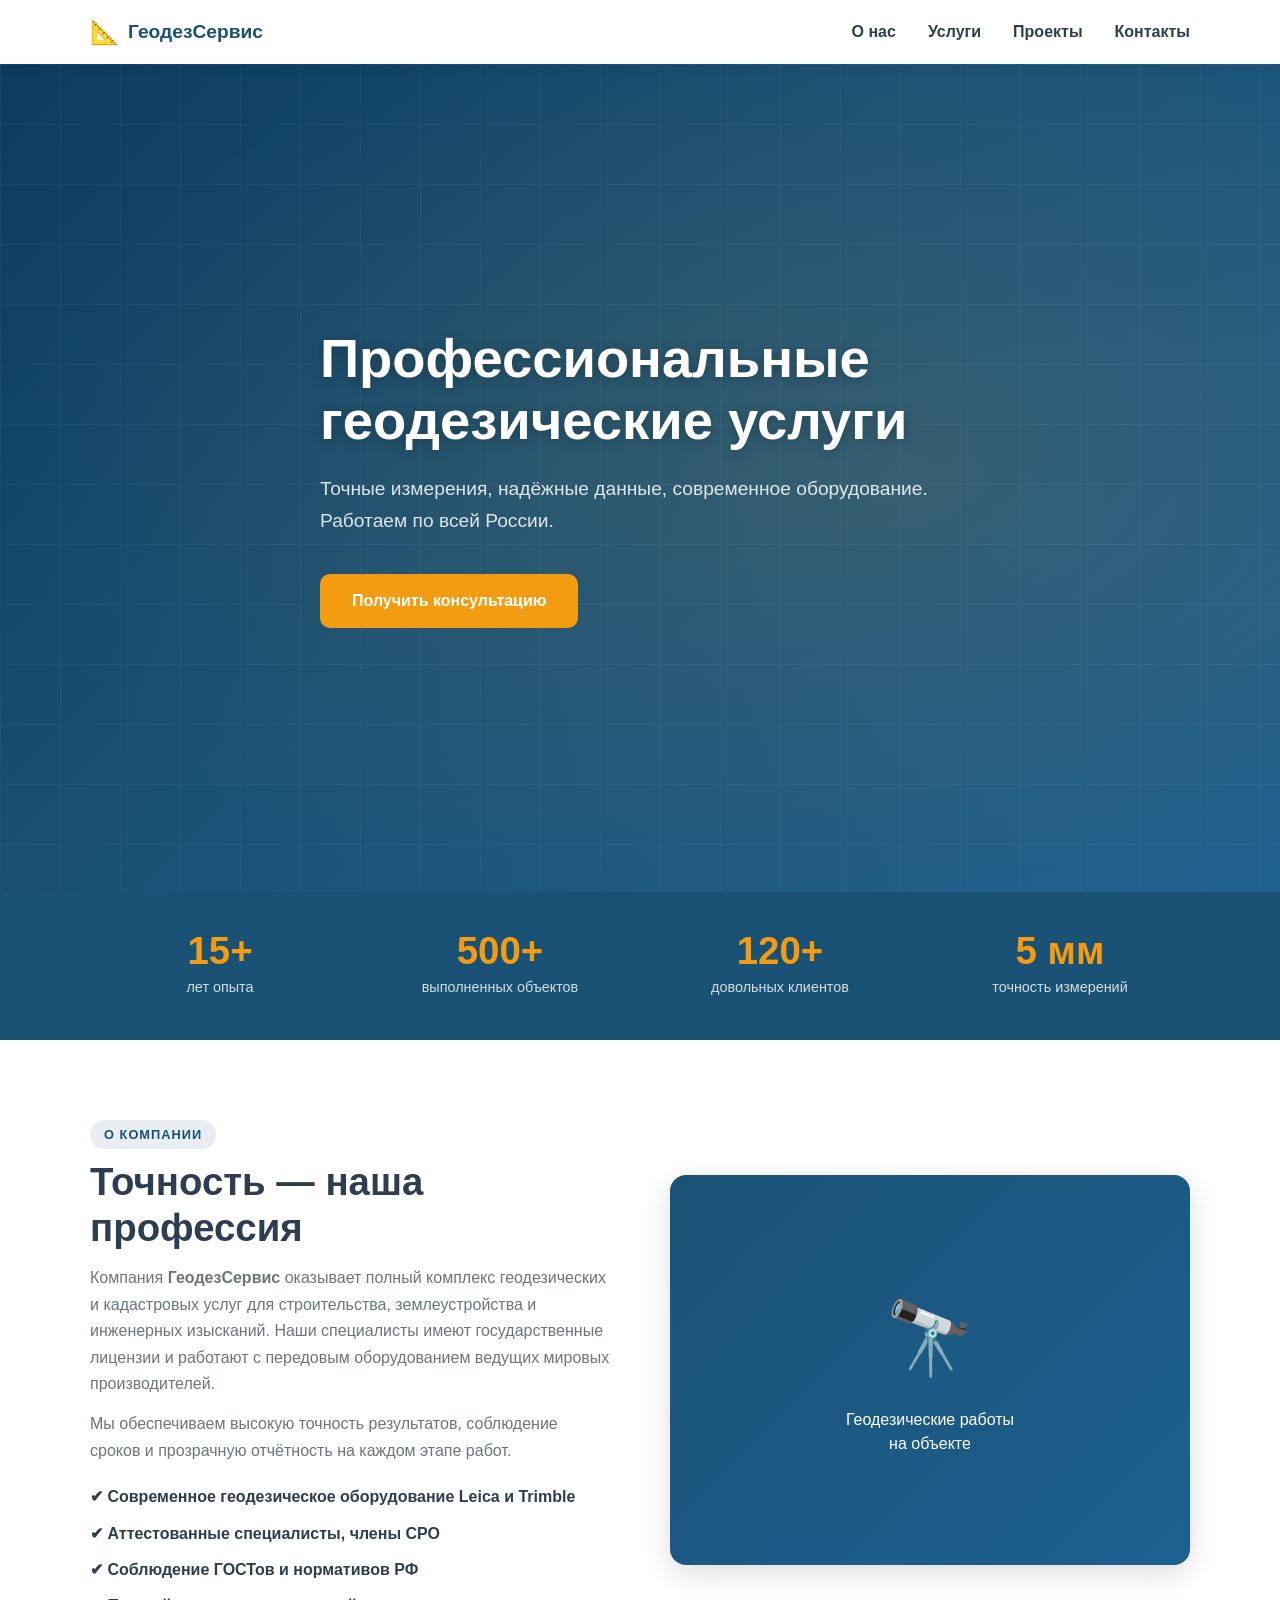
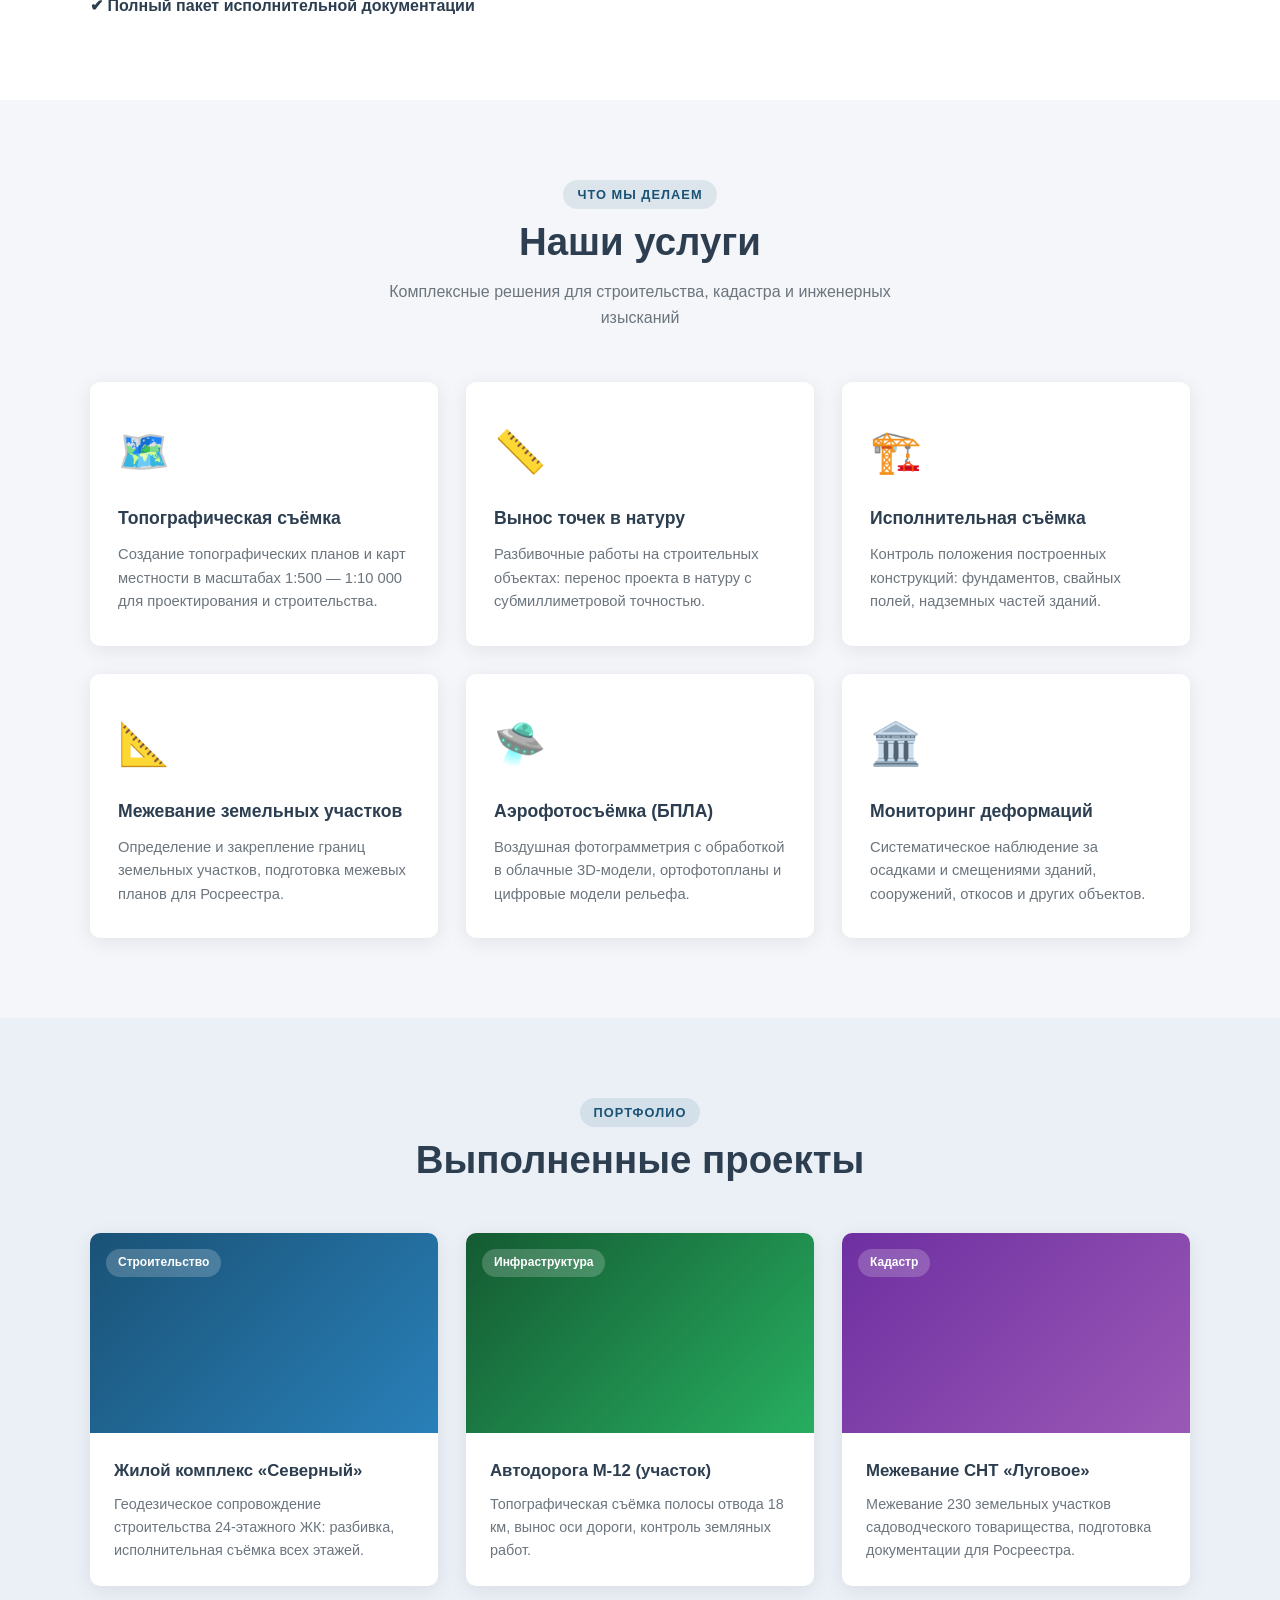
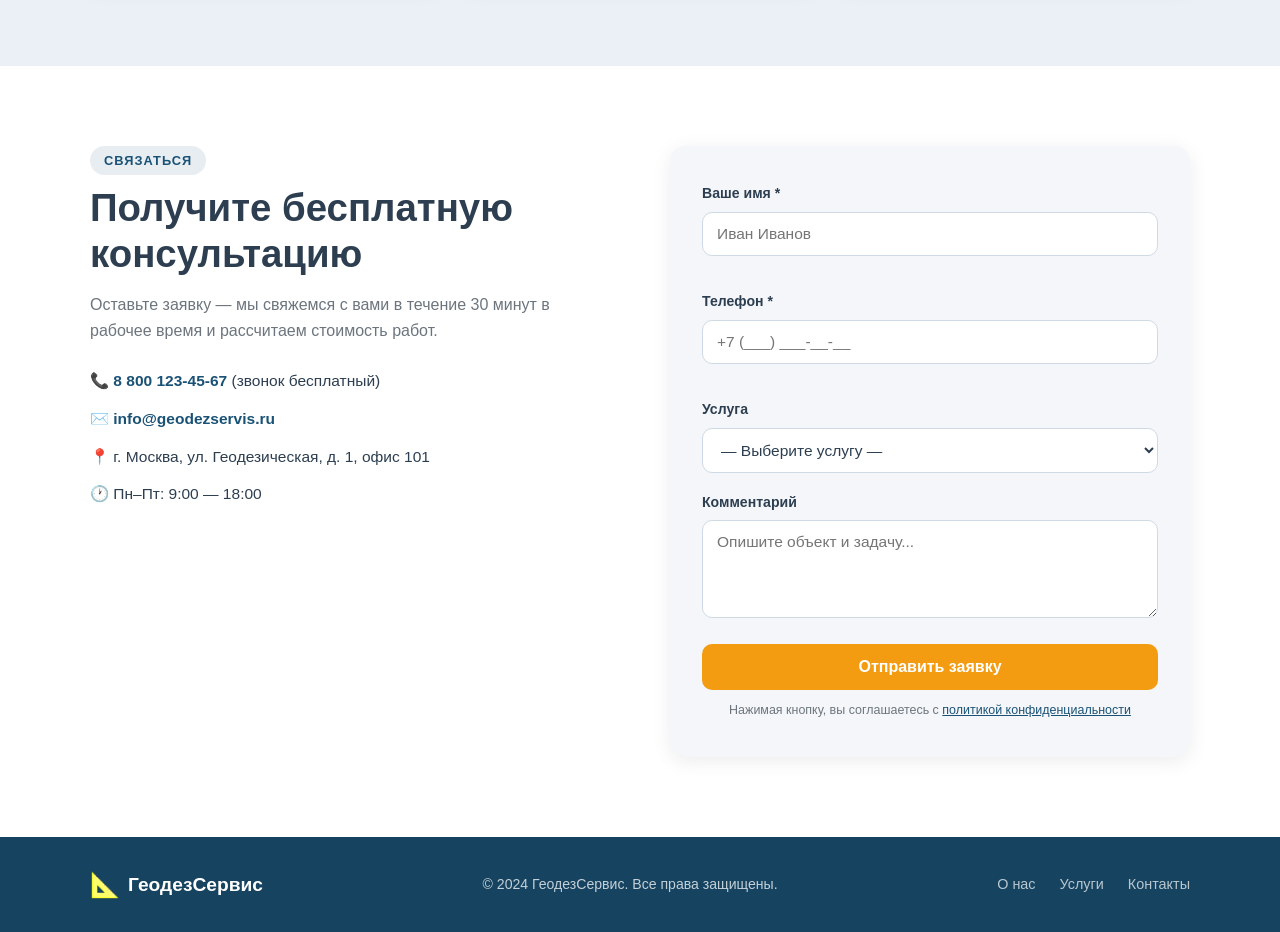
==== index.html @ e07f80e9 "Add surveyor website (index.html, styles.css, main.js) Co-authored-by: bossssmann-ui <263333705+boss" ====
<!DOCTYPE html>
<html lang="ru">
<head>
  <meta charset="UTF-8" />
  <meta name="viewport" content="width=device-width, initial-scale=1.0" />
  <title>ГеодезСервис — профессиональные геодезические услуги</title>
  <link rel="stylesheet" href="styles.css" />
</head>
<body>

  <!-- ========== HEADER ========== -->
  <header class="header" id="header">
    <div class="container header__inner">
      <a href="#hero" class="logo">
        <span class="logo__icon">📐</span>
        <span class="logo__text">ГеодезСервис</span>
      </a>
      <nav class="nav" id="nav">
        <ul class="nav__list">
          <li><a class="nav__link" href="#about">О нас</a></li>
          <li><a class="nav__link" href="#services">Услуги</a></li>
          <li><a class="nav__link" href="#projects">Проекты</a></li>
          <li><a class="nav__link" href="#contact">Контакты</a></li>
        </ul>
      </nav>
      <button class="burger" id="burger" aria-label="Открыть меню">
        <span></span><span></span><span></span>
      </button>
    </div>
  </header>

  <!-- ========== HERO ========== -->
  <section class="hero" id="hero">
    <div class="hero__overlay"></div>
    <div class="container hero__content">
      <h1 class="hero__title">Профессиональные<br>геодезические услуги</h1>
      <p class="hero__sub">Точные измерения, надёжные данные, современное оборудование.<br>Работаем по всей России.</p>
      <a href="#contact" class="btn btn--primary">Получить консультацию</a>
    </div>
  </section>

  <!-- ========== STATS ========== -->
  <section class="stats">
    <div class="container stats__grid">
      <div class="stat">
        <span class="stat__number">15+</span>
        <span class="stat__label">лет опыта</span>
      </div>
      <div class="stat">
        <span class="stat__number">500+</span>
        <span class="stat__label">выполненных объектов</span>
      </div>
      <div class="stat">
        <span class="stat__number">120+</span>
        <span class="stat__label">довольных клиентов</span>
      </div>
      <div class="stat">
        <span class="stat__number">5 мм</span>
        <span class="stat__label">точность измерений</span>
      </div>
    </div>
  </section>

  <!-- ========== ABOUT ========== -->
  <section class="about section" id="about">
    <div class="container about__inner">
      <div class="about__text">
        <span class="section__tag">О компании</span>
        <h2 class="section__title">Точность — наша профессия</h2>
        <p>Компания <strong>ГеодезСервис</strong> оказывает полный комплекс геодезических и кадастровых услуг для строительства, землеустройства и инженерных изысканий. Наши специалисты имеют государственные лицензии и работают с передовым оборудованием ведущих мировых производителей.</p>
        <p>Мы обеспечиваем высокую точность результатов, соблюдение сроков и прозрачную отчётность на каждом этапе работ.</p>
        <ul class="about__list">
          <li>✔ Современное геодезическое оборудование Leica и Trimble</li>
          <li>✔ Аттестованные специалисты, члены СРО</li>
          <li>✔ Соблюдение ГОСТов и нормативов РФ</li>
          <li>✔ Полный пакет исполнительной документации</li>
        </ul>
      </div>
      <div class="about__image">
        <div class="about__img-placeholder" aria-hidden="true">
          <div class="about__img-icon">🔭</div>
          <p>Геодезические работы<br>на объекте</p>
        </div>
      </div>
    </div>
  </section>

  <!-- ========== SERVICES ========== -->
  <section class="services section" id="services">
    <div class="container">
      <div class="section__header">
        <span class="section__tag">Что мы делаем</span>
        <h2 class="section__title">Наши услуги</h2>
        <p class="section__desc">Комплексные решения для строительства, кадастра и инженерных изысканий</p>
      </div>
      <div class="services__grid">
        <article class="service-card">
          <div class="service-card__icon">🗺️</div>
          <h3 class="service-card__title">Топографическая съёмка</h3>
          <p class="service-card__text">Создание топографических планов и карт местности в масштабах 1:500 — 1:10 000 для проектирования и строительства.</p>
        </article>
        <article class="service-card">
          <div class="service-card__icon">📏</div>
          <h3 class="service-card__title">Вынос точек в натуру</h3>
          <p class="service-card__text">Разбивочные работы на строительных объектах: перенос проекта в натуру с субмиллиметровой точностью.</p>
        </article>
        <article class="service-card">
          <div class="service-card__icon">🏗️</div>
          <h3 class="service-card__title">Исполнительная съёмка</h3>
          <p class="service-card__text">Контроль положения построенных конструкций: фундаментов, свайных полей, надземных частей зданий.</p>
        </article>
        <article class="service-card">
          <div class="service-card__icon">📐</div>
          <h3 class="service-card__title">Межевание земельных участков</h3>
          <p class="service-card__text">Определение и закрепление границ земельных участков, подготовка межевых планов для Росреестра.</p>
        </article>
        <article class="service-card">
          <div class="service-card__icon">🛸</div>
          <h3 class="service-card__title">Аэрофотосъёмка (БПЛА)</h3>
          <p class="service-card__text">Воздушная фотограмметрия с обработкой в облачные 3D-модели, ортофотопланы и цифровые модели рельефа.</p>
        </article>
        <article class="service-card">
          <div class="service-card__icon">🏛️</div>
          <h3 class="service-card__title">Мониторинг деформаций</h3>
          <p class="service-card__text">Систематическое наблюдение за осадками и смещениями зданий, сооружений, откосов и других объектов.</p>
        </article>
      </div>
    </div>
  </section>

  <!-- ========== PROJECTS ========== -->
  <section class="projects section" id="projects">
    <div class="container">
      <div class="section__header">
        <span class="section__tag">Портфолио</span>
        <h2 class="section__title">Выполненные проекты</h2>
      </div>
      <div class="projects__grid">
        <div class="project-card">
          <div class="project-card__thumb project-card__thumb--1">
            <span class="project-card__badge">Строительство</span>
          </div>
          <div class="project-card__body">
            <h3 class="project-card__title">Жилой комплекс «Северный»</h3>
            <p class="project-card__desc">Геодезическое сопровождение строительства 24-этажного ЖК: разбивка, исполнительная съёмка всех этажей.</p>
          </div>
        </div>
        <div class="project-card">
          <div class="project-card__thumb project-card__thumb--2">
            <span class="project-card__badge">Инфраструктура</span>
          </div>
          <div class="project-card__body">
            <h3 class="project-card__title">Автодорога М-12 (участок)</h3>
            <p class="project-card__desc">Топографическая съёмка полосы отвода 18 км, вынос оси дороги, контроль земляных работ.</p>
          </div>
        </div>
        <div class="project-card">
          <div class="project-card__thumb project-card__thumb--3">
            <span class="project-card__badge">Кадастр</span>
          </div>
          <div class="project-card__body">
            <h3 class="project-card__title">Межевание СНТ «Луговое»</h3>
            <p class="project-card__desc">Межевание 230 земельных участков садоводческого товарищества, подготовка документации для Росреестра.</p>
          </div>
        </div>
      </div>
    </div>
  </section>

  <!-- ========== CONTACT ========== -->
  <section class="contact section" id="contact">
    <div class="container contact__inner">
      <div class="contact__info">
        <span class="section__tag">Связаться</span>
        <h2 class="section__title">Получите бесплатную консультацию</h2>
        <p>Оставьте заявку — мы свяжемся с вами в течение 30 минут в рабочее время и рассчитаем стоимость работ.</p>
        <ul class="contact__details">
          <li>📞 <a href="tel:+78001234567">8 800 123-45-67</a> (звонок бесплатный)</li>
          <li>✉️ <a href="mailto:info@geodezservis.ru">info@geodezservis.ru</a></li>
          <li>📍 г. Москва, ул. Геодезическая, д. 1, офис 101</li>
          <li>🕐 Пн–Пт: 9:00 — 18:00</li>
        </ul>
      </div>
      <form class="contact__form" id="contactForm" novalidate>
        <div class="form-group">
          <label for="name">Ваше имя *</label>
          <input type="text" id="name" name="name" placeholder="Иван Иванов" required />
          <span class="form-error" id="nameError"></span>
        </div>
        <div class="form-group">
          <label for="phone">Телефон *</label>
          <input type="tel" id="phone" name="phone" placeholder="+7 (___) ___-__-__" required />
          <span class="form-error" id="phoneError"></span>
        </div>
        <div class="form-group">
          <label for="service">Услуга</label>
          <select id="service" name="service">
            <option value="">— Выберите услугу —</option>
            <option>Топографическая съёмка</option>
            <option>Вынос точек в натуру</option>
            <option>Исполнительная съёмка</option>
            <option>Межевание земельных участков</option>
            <option>Аэрофотосъёмка (БПЛА)</option>
            <option>Мониторинг деформаций</option>
            <option>Другое</option>
          </select>
        </div>
        <div class="form-group">
          <label for="message">Комментарий</label>
          <textarea id="message" name="message" rows="4" placeholder="Опишите объект и задачу..."></textarea>
        </div>
        <button type="submit" class="btn btn--primary btn--full">Отправить заявку</button>
        <p class="form-note">Нажимая кнопку, вы соглашаетесь с <a href="#">политикой конфиденциальности</a></p>
        <div class="form-success" id="formSuccess" hidden>
          ✅ Спасибо! Ваша заявка принята. Мы свяжемся с вами в ближайшее время.
        </div>
      </form>
    </div>
  </section>

  <!-- ========== FOOTER ========== -->
  <footer class="footer">
    <div class="container footer__inner">
      <a href="#hero" class="logo logo--light">
        <span class="logo__icon">📐</span>
        <span class="logo__text">ГеодезСервис</span>
      </a>
      <p class="footer__copy">© 2024 ГеодезСервис. Все права защищены.</p>
      <nav class="footer__nav">
        <a href="#about">О нас</a>
        <a href="#services">Услуги</a>
        <a href="#contact">Контакты</a>
      </nav>
    </div>
  </footer>

  <script src="main.js"></script>
</body>
</html>
---- styles.css ----
/* =====================================================
   ГеодезСервис — styles.css
   ===================================================== */

/* ---------- Reset & Base ---------- */
*, *::before, *::after { box-sizing: border-box; margin: 0; padding: 0; }

:root {
  --clr-primary: #1a5276;
  --clr-primary-dark: #154360;
  --clr-accent: #f39c12;
  --clr-accent-dark: #d68910;
  --clr-bg: #f4f6f9;
  --clr-bg-dark: #eaf0f6;
  --clr-text: #2c3e50;
  --clr-text-muted: #6c757d;
  --clr-white: #ffffff;
  --clr-card: #ffffff;
  --radius: 10px;
  --shadow: 0 4px 20px rgba(0,0,0,.08);
  --shadow-hover: 0 8px 30px rgba(0,0,0,.14);
  --transition: .25s ease;
  --max-w: 1140px;
}

html { scroll-behavior: smooth; font-size: 16px; }

body {
  font-family: 'Segoe UI', Arial, sans-serif;
  color: var(--clr-text);
  background: var(--clr-bg);
  line-height: 1.65;
}

a { color: inherit; text-decoration: none; }
ul { list-style: none; }
img { display: block; max-width: 100%; }

/* ---------- Utility ---------- */
.container {
  width: 100%;
  max-width: var(--max-w);
  margin-inline: auto;
  padding-inline: 20px;
}

.section { padding: 80px 0; }

.section__header {
  text-align: center;
  margin-bottom: 50px;
}

.section__tag {
  display: inline-block;
  background: rgba(26,82,118,.1);
  color: var(--clr-primary);
  font-size: .8rem;
  font-weight: 700;
  letter-spacing: .08em;
  text-transform: uppercase;
  padding: 4px 14px;
  border-radius: 20px;
  margin-bottom: 10px;
}

.section__title {
  font-size: clamp(1.6rem, 3vw, 2.4rem);
  font-weight: 800;
  color: var(--clr-text);
  line-height: 1.2;
  margin-bottom: 14px;
}

.section__desc {
  color: var(--clr-text-muted);
  max-width: 560px;
  margin-inline: auto;
}

/* ---------- Buttons ---------- */
.btn {
  display: inline-block;
  padding: 14px 32px;
  border-radius: var(--radius);
  font-size: 1rem;
  font-weight: 700;
  cursor: pointer;
  border: none;
  transition: background var(--transition), transform var(--transition), box-shadow var(--transition);
}

.btn--primary {
  background: var(--clr-accent);
  color: var(--clr-white);
}

.btn--primary:hover {
  background: var(--clr-accent-dark);
  transform: translateY(-2px);
  box-shadow: 0 6px 18px rgba(243,156,18,.35);
}

.btn--full { width: 100%; text-align: center; }

/* =====================================================
   HEADER
   ===================================================== */
.header {
  position: sticky;
  top: 0;
  z-index: 100;
  background: var(--clr-white);
  box-shadow: 0 2px 12px rgba(0,0,0,.08);
  height: 64px;
}

.header__inner {
  display: flex;
  align-items: center;
  justify-content: space-between;
  height: 100%;
}

.logo {
  display: flex;
  align-items: center;
  gap: 8px;
  font-weight: 800;
  font-size: 1.2rem;
  color: var(--clr-primary);
}

.logo__icon { font-size: 1.5rem; }
.logo--light .logo__text { color: var(--clr-white); }
.logo--light .logo__icon { filter: brightness(2); }

/* Nav */
.nav__list {
  display: flex;
  gap: 32px;
}

.nav__link {
  font-weight: 600;
  color: var(--clr-text);
  position: relative;
  padding-bottom: 4px;
  transition: color var(--transition);
}

.nav__link::after {
  content: '';
  position: absolute;
  bottom: 0; left: 0;
  width: 0; height: 2px;
  background: var(--clr-accent);
  transition: width var(--transition);
}

.nav__link:hover,
.nav__link.active { color: var(--clr-primary); }

.nav__link:hover::after,
.nav__link.active::after { width: 100%; }

/* Burger */
.burger {
  display: none;
  flex-direction: column;
  gap: 5px;
  background: none;
  border: none;
  cursor: pointer;
  padding: 6px;
}

.burger span {
  display: block;
  width: 24px; height: 2px;
  background: var(--clr-text);
  transition: transform var(--transition), opacity var(--transition);
}

/* =====================================================
   HERO
   ===================================================== */
.hero {
  position: relative;
  min-height: 92vh;
  display: flex;
  align-items: center;
  background:
    linear-gradient(135deg, #0d3b5e 0%, #1a5276 45%, #1e6091 100%);
  overflow: hidden;
}

/* Grid pattern overlay */
.hero::before {
  content: '';
  position: absolute;
  inset: 0;
  background-image:
    linear-gradient(rgba(255,255,255,.04) 1px, transparent 1px),
    linear-gradient(90deg, rgba(255,255,255,.04) 1px, transparent 1px);
  background-size: 60px 60px;
}

.hero__overlay {
  position: absolute;
  inset: 0;
  background: radial-gradient(ellipse 70% 60% at 70% 50%, rgba(243,156,18,.12), transparent);
}

.hero__content {
  position: relative;
  z-index: 1;
  max-width: 680px;
  color: var(--clr-white);
}

.hero__title {
  font-size: clamp(2rem, 5vw, 3.4rem);
  font-weight: 900;
  line-height: 1.15;
  margin-bottom: 20px;
  text-shadow: 0 2px 12px rgba(0,0,0,.25);
}

.hero__sub {
  font-size: clamp(1rem, 2vw, 1.2rem);
  color: rgba(255,255,255,.85);
  margin-bottom: 36px;
  line-height: 1.7;
}

/* =====================================================
   STATS
   ===================================================== */
.stats {
  background: var(--clr-primary);
  color: var(--clr-white);
  padding: 40px 0;
}

.stats__grid {
  display: grid;
  grid-template-columns: repeat(4, 1fr);
  gap: 20px;
  text-align: center;
}

.stat__number {
  display: block;
  font-size: 2.4rem;
  font-weight: 900;
  color: var(--clr-accent);
  line-height: 1;
}

.stat__label {
  display: block;
  font-size: .9rem;
  color: rgba(255,255,255,.8);
  margin-top: 6px;
}

/* =====================================================
   ABOUT
   ===================================================== */
.about { background: var(--clr-white); }

.about__inner {
  display: grid;
  grid-template-columns: 1fr 1fr;
  gap: 60px;
  align-items: center;
}

.about__text .section__tag { margin-bottom: 10px; }

.about__text p {
  color: var(--clr-text-muted);
  margin-bottom: 14px;
}

.about__list {
  margin-top: 20px;
  display: flex;
  flex-direction: column;
  gap: 10px;
}

.about__list li {
  font-weight: 600;
  color: var(--clr-text);
}

/* Image placeholder */
.about__img-placeholder {
  background: linear-gradient(135deg, #1a5276, #1e6091);
  border-radius: 16px;
  aspect-ratio: 4/3;
  display: flex;
  flex-direction: column;
  align-items: center;
  justify-content: center;
  gap: 16px;
  color: var(--clr-white);
  text-align: center;
  font-size: 1rem;
  line-height: 1.5;
  box-shadow: var(--shadow-hover);
}

.about__img-icon { font-size: 4.5rem; }

/* =====================================================
   SERVICES
   ===================================================== */
.services { background: var(--clr-bg); }

.services__grid {
  display: grid;
  grid-template-columns: repeat(3, 1fr);
  gap: 28px;
}

.service-card {
  background: var(--clr-card);
  border-radius: var(--radius);
  padding: 32px 28px;
  box-shadow: var(--shadow);
  transition: transform var(--transition), box-shadow var(--transition);
  border-top: 4px solid transparent;
}

.service-card:hover {
  transform: translateY(-6px);
  box-shadow: var(--shadow-hover);
  border-top-color: var(--clr-accent);
}

.service-card__icon {
  font-size: 2.6rem;
  margin-bottom: 18px;
}

.service-card__title {
  font-size: 1.1rem;
  font-weight: 700;
  margin-bottom: 10px;
  color: var(--clr-text);
}

.service-card__text {
  font-size: .92rem;
  color: var(--clr-text-muted);
  line-height: 1.6;
}

/* =====================================================
   PROJECTS
   ===================================================== */
.projects { background: var(--clr-bg-dark); }

.projects__grid {
  display: grid;
  grid-template-columns: repeat(3, 1fr);
  gap: 28px;
}

.project-card {
  background: var(--clr-card);
  border-radius: var(--radius);
  overflow: hidden;
  box-shadow: var(--shadow);
  transition: transform var(--transition), box-shadow var(--transition);
}

.project-card:hover {
  transform: translateY(-4px);
  box-shadow: var(--shadow-hover);
}

.project-card__thumb {
  position: relative;
  height: 200px;
  display: flex;
  align-items: flex-start;
  padding: 16px;
}

.project-card__thumb--1 {
  background: linear-gradient(135deg, #1a5276 0%, #2980b9 100%);
}

.project-card__thumb--2 {
  background: linear-gradient(135deg, #145a32 0%, #27ae60 100%);
}

.project-card__thumb--3 {
  background: linear-gradient(135deg, #6e2fa1 0%, #9b59b6 100%);
}

/* Large icon inside each project card */
.project-card__thumb::after {
  content: attr(data-icon);
  position: absolute;
  bottom: 16px;
  right: 16px;
  font-size: 4rem;
  opacity: .35;
}

.project-card__badge {
  background: rgba(255,255,255,.2);
  color: var(--clr-white);
  font-size: .75rem;
  font-weight: 700;
  padding: 4px 12px;
  border-radius: 20px;
  backdrop-filter: blur(4px);
}

.project-card__body { padding: 24px; }

.project-card__title {
  font-size: 1.05rem;
  font-weight: 700;
  margin-bottom: 8px;
}

.project-card__desc {
  font-size: .9rem;
  color: var(--clr-text-muted);
  line-height: 1.6;
}

/* =====================================================
   CONTACT
   ===================================================== */
.contact { background: var(--clr-white); }

.contact__inner {
  display: grid;
  grid-template-columns: 1fr 1fr;
  gap: 60px;
  align-items: start;
}

.contact__info .section__tag { margin-bottom: 10px; }
.contact__info p { color: var(--clr-text-muted); margin-bottom: 24px; }

.contact__details {
  display: flex;
  flex-direction: column;
  gap: 12px;
}

.contact__details li {
  font-size: .97rem;
}

.contact__details a {
  color: var(--clr-primary);
  font-weight: 600;
  transition: color var(--transition);
}

.contact__details a:hover { color: var(--clr-accent); }

/* Form */
.contact__form {
  background: var(--clr-bg);
  border-radius: 16px;
  padding: 36px 32px;
  box-shadow: var(--shadow);
}

.form-group {
  margin-bottom: 18px;
}

.form-group label {
  display: block;
  font-size: .88rem;
  font-weight: 600;
  margin-bottom: 6px;
  color: var(--clr-text);
}

.form-group input,
.form-group select,
.form-group textarea {
  width: 100%;
  padding: 12px 14px;
  border: 1.5px solid #d0dae4;
  border-radius: var(--radius);
  font-size: .97rem;
  font-family: inherit;
  color: var(--clr-text);
  background: var(--clr-white);
  transition: border-color var(--transition), box-shadow var(--transition);
  outline: none;
}

.form-group input:focus,
.form-group select:focus,
.form-group textarea:focus {
  border-color: var(--clr-primary);
  box-shadow: 0 0 0 3px rgba(26,82,118,.12);
}

.form-group input.error,
.form-group select.error,
.form-group textarea.error {
  border-color: #e74c3c;
}

.form-error {
  display: block;
  font-size: .8rem;
  color: #e74c3c;
  margin-top: 4px;
  min-height: 1em;
}

.form-note {
  font-size: .78rem;
  color: var(--clr-text-muted);
  text-align: center;
  margin-top: 10px;
}

.form-note a { color: var(--clr-primary); text-decoration: underline; }

.form-success {
  margin-top: 16px;
  background: #eafaf1;
  color: #1e8449;
  border: 1.5px solid #a9dfbf;
  border-radius: var(--radius);
  padding: 14px 18px;
  font-weight: 600;
  font-size: .97rem;
}

/* =====================================================
   FOOTER
   ===================================================== */
.footer {
  background: var(--clr-primary-dark);
  color: rgba(255,255,255,.75);
  padding: 28px 0;
}

.footer__inner {
  display: flex;
  align-items: center;
  justify-content: space-between;
  gap: 20px;
  flex-wrap: wrap;
}

.footer__copy { font-size: .88rem; }

.footer__nav {
  display: flex;
  gap: 24px;
  font-size: .9rem;
}

.footer__nav a {
  color: rgba(255,255,255,.7);
  transition: color var(--transition);
}

.footer__nav a:hover { color: var(--clr-white); }

/* =====================================================
   RESPONSIVE
   ===================================================== */
@media (max-width: 992px) {
  .stats__grid { grid-template-columns: repeat(2, 1fr); gap: 24px; }
  .services__grid { grid-template-columns: repeat(2, 1fr); }
  .projects__grid { grid-template-columns: repeat(2, 1fr); }
  .about__inner { grid-template-columns: 1fr; }
  .about__image { display: none; }
  .contact__inner { grid-template-columns: 1fr; }
}

@media (max-width: 680px) {
  .header { height: 56px; }

  /* Mobile nav */
  .nav {
    display: none;
    position: fixed;
    inset: 56px 0 0 0;
    background: var(--clr-white);
    padding: 32px 20px;
    z-index: 99;
  }

  .nav.open { display: block; }

  .nav__list {
    flex-direction: column;
    gap: 24px;
  }

  .nav__link { font-size: 1.2rem; }

  .burger { display: flex; }

  .burger.open span:nth-child(1) { transform: translateY(7px) rotate(45deg); }
  .burger.open span:nth-child(2) { opacity: 0; }
  .burger.open span:nth-child(3) { transform: translateY(-7px) rotate(-45deg); }

  .hero { min-height: 75vh; padding: 60px 0; }

  .services__grid { grid-template-columns: 1fr; }
  .projects__grid { grid-template-columns: 1fr; }
  .stats__grid { grid-template-columns: repeat(2, 1fr); }

  .contact__form { padding: 24px 18px; }

  .footer__inner { flex-direction: column; text-align: center; }
}
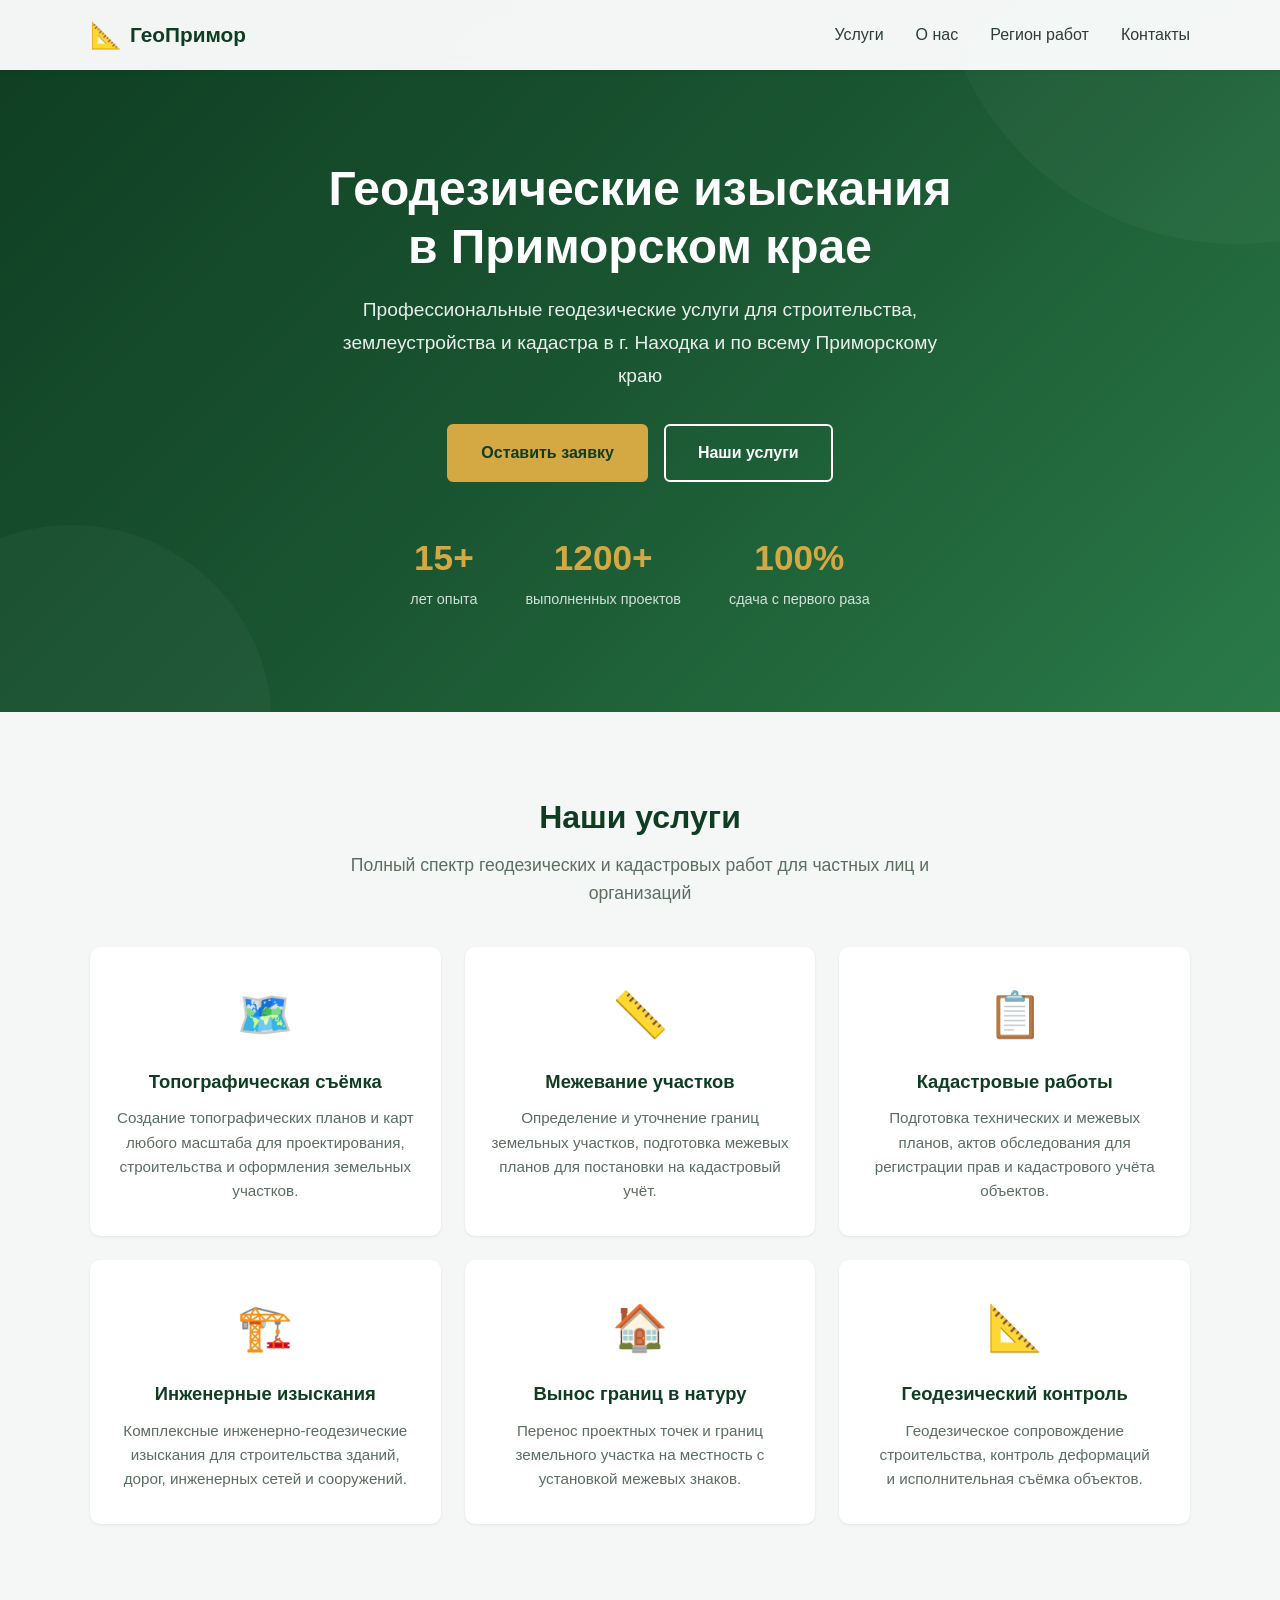
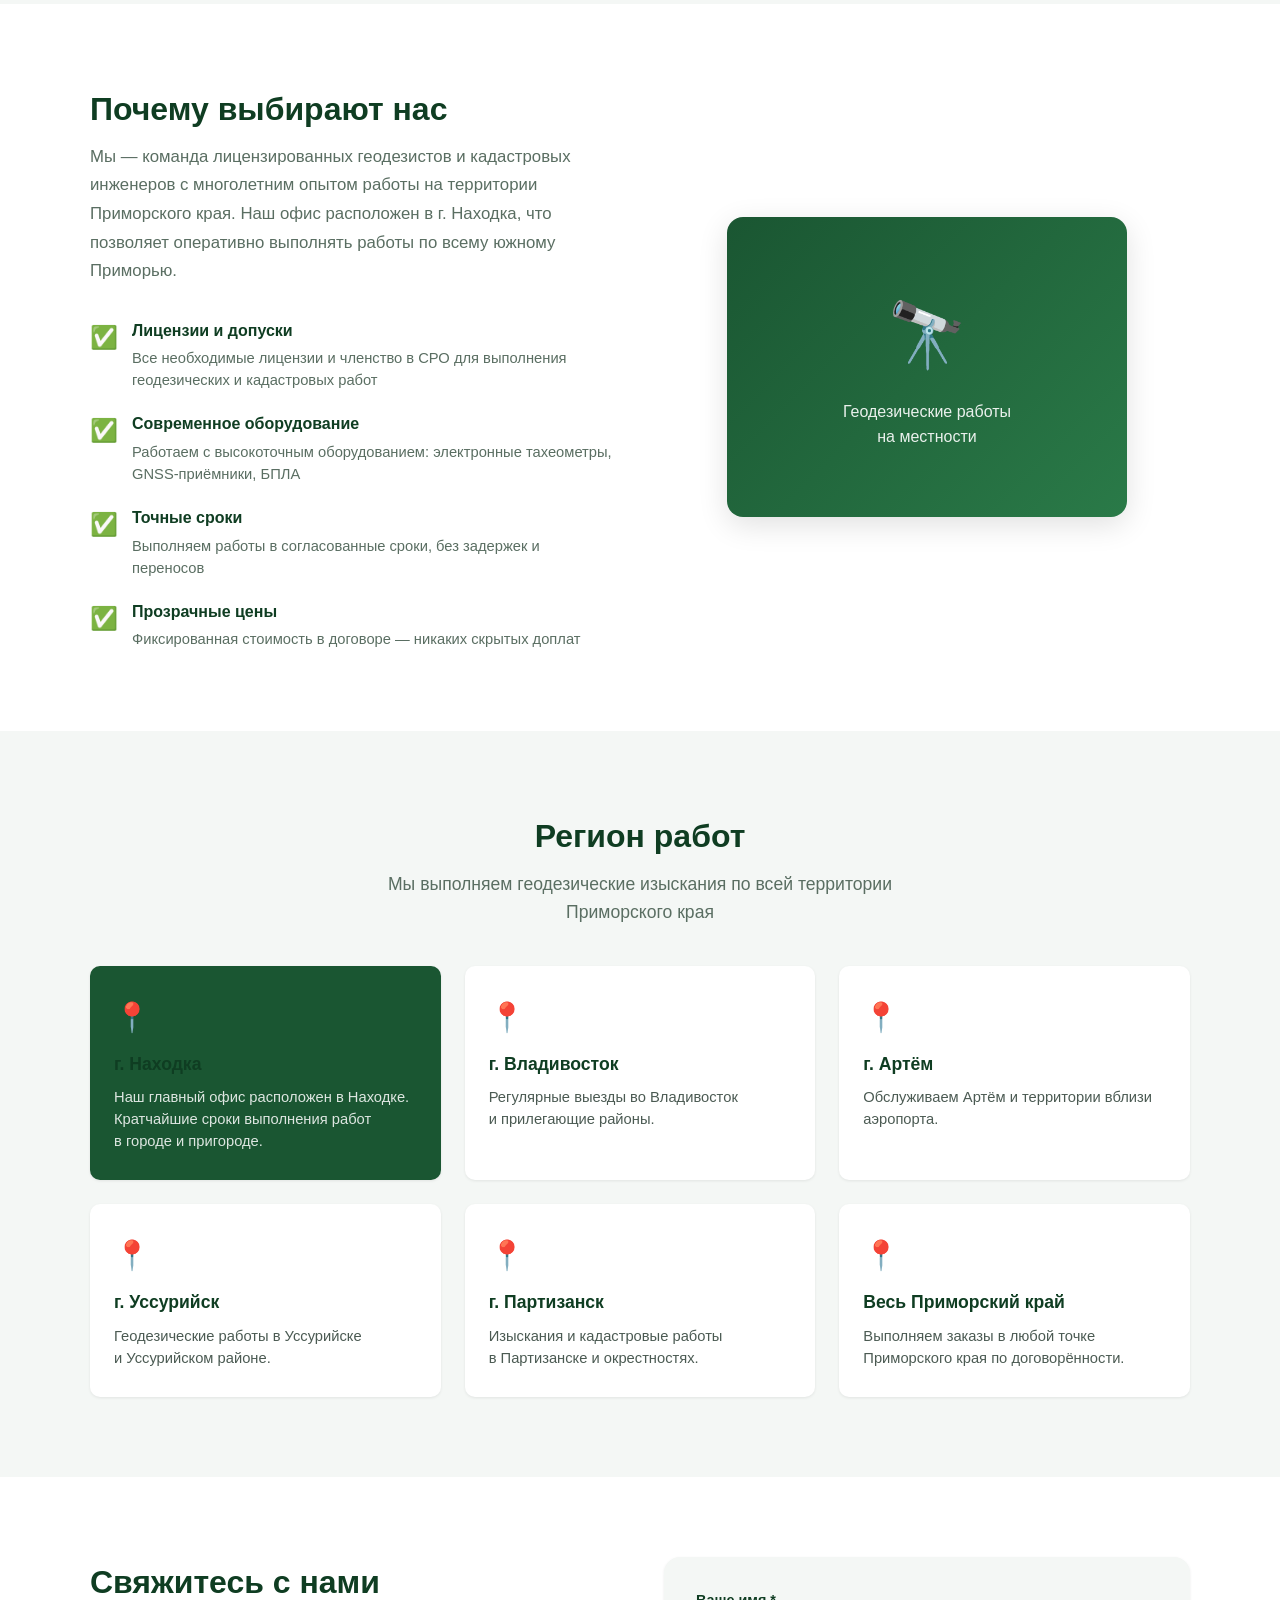
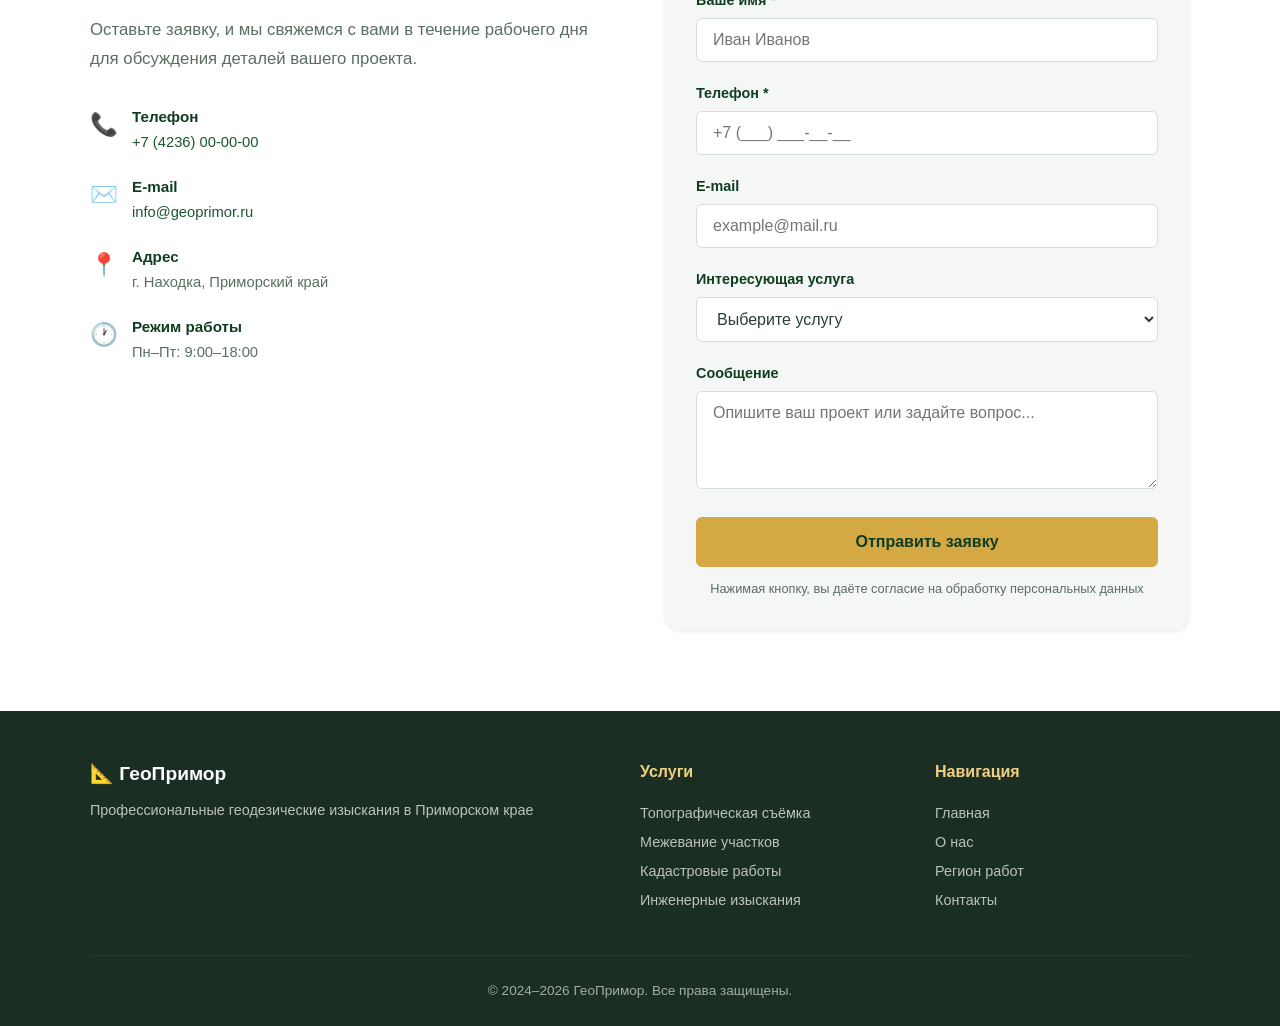
==== commit e316062f: "Add geodetic survey landing page for Primorsky Krai / Nakhodka Co-authored-by: bossssmann-ui <263333" ====
--- a/index.html
+++ b/index.html
@@ -1,239 +1,299 @@
 <!DOCTYPE html>
 <html lang="ru">
 <head>
-  <meta charset="UTF-8" />
-  <meta name="viewport" content="width=device-width, initial-scale=1.0" />
-  <title>ГеодезСервис — профессиональные геодезические услуги</title>
-  <link rel="stylesheet" href="styles.css" />
+  <meta charset="UTF-8">
+  <meta name="viewport" content="width=device-width, initial-scale=1.0">
+  <title>ГеоПримор — Геодезические изыскания в Приморском крае и г. Находка</title>
+  <meta name="description" content="Профессиональные геодезические изыскания в Приморском крае и г. Находка. Топографическая съёмка, межевание, кадастровые работы, инженерные изыскания.">
+  <meta name="keywords" content="геодезия, геодезические изыскания, Приморский край, Находка, топографическая съёмка, межевание, кадастровые работы, инженерные изыскания, землеустройство">
+  <meta name="robots" content="index, follow">
+  <meta property="og:title" content="ГеоПримор — Геодезические изыскания в Приморском крае">
+  <meta property="og:description" content="Профессиональные геодезические услуги: топосъёмка, межевание, кадастровые работы. Работаем по всему Приморскому краю.">
+  <meta property="og:type" content="website">
+  <meta property="og:locale" content="ru_RU">
+  <link rel="icon" href="data:image/svg+xml,<svg xmlns='http://www.w3.org/2000/svg' viewBox='0 0 100 100'><text y='.9em' font-size='90'>📐</text></svg>">
+  <link rel="stylesheet" href="css/style.css">
 </head>
 <body>
 
-  <!-- ========== HEADER ========== -->
+  <!-- Навигация -->
   <header class="header" id="header">
     <div class="container header__inner">
-      <a href="#hero" class="logo">
-        <span class="logo__icon">📐</span>
-        <span class="logo__text">ГеодезСервис</span>
+      <a href="#hero" class="header__logo">
+        <span class="header__logo-icon">📐</span>
+        <span class="header__logo-text">ГеоПримор</span>
       </a>
-      <nav class="nav" id="nav">
-        <ul class="nav__list">
-          <li><a class="nav__link" href="#about">О нас</a></li>
-          <li><a class="nav__link" href="#services">Услуги</a></li>
-          <li><a class="nav__link" href="#projects">Проекты</a></li>
-          <li><a class="nav__link" href="#contact">Контакты</a></li>
-        </ul>
+      <nav class="header__nav" id="nav">
+        <a href="#services" class="header__link">Услуги</a>
+        <a href="#about" class="header__link">О нас</a>
+        <a href="#area" class="header__link">Регион работ</a>
+        <a href="#contact" class="header__link">Контакты</a>
       </nav>
-      <button class="burger" id="burger" aria-label="Открыть меню">
+      <button class="header__burger" id="burger" aria-label="Открыть меню">
         <span></span><span></span><span></span>
       </button>
     </div>
   </header>
 
-  <!-- ========== HERO ========== -->
+  <!-- Главный экран -->
   <section class="hero" id="hero">
-    <div class="hero__overlay"></div>
-    <div class="container hero__content">
-      <h1 class="hero__title">Профессиональные<br>геодезические услуги</h1>
-      <p class="hero__sub">Точные измерения, надёжные данные, современное оборудование.<br>Работаем по всей России.</p>
-      <a href="#contact" class="btn btn--primary">Получить консультацию</a>
-    </div>
-  </section>
-
-  <!-- ========== STATS ========== -->
-  <section class="stats">
-    <div class="container stats__grid">
-      <div class="stat">
-        <span class="stat__number">15+</span>
-        <span class="stat__label">лет опыта</span>
-      </div>
-      <div class="stat">
-        <span class="stat__number">500+</span>
-        <span class="stat__label">выполненных объектов</span>
-      </div>
-      <div class="stat">
-        <span class="stat__number">120+</span>
-        <span class="stat__label">довольных клиентов</span>
-      </div>
-      <div class="stat">
-        <span class="stat__number">5 мм</span>
-        <span class="stat__label">точность измерений</span>
-      </div>
-    </div>
-  </section>
-
-  <!-- ========== ABOUT ========== -->
-  <section class="about section" id="about">
-    <div class="container about__inner">
-      <div class="about__text">
-        <span class="section__tag">О компании</span>
-        <h2 class="section__title">Точность — наша профессия</h2>
-        <p>Компания <strong>ГеодезСервис</strong> оказывает полный комплекс геодезических и кадастровых услуг для строительства, землеустройства и инженерных изысканий. Наши специалисты имеют государственные лицензии и работают с передовым оборудованием ведущих мировых производителей.</p>
-        <p>Мы обеспечиваем высокую точность результатов, соблюдение сроков и прозрачную отчётность на каждом этапе работ.</p>
-        <ul class="about__list">
-          <li>✔ Современное геодезическое оборудование Leica и Trimble</li>
-          <li>✔ Аттестованные специалисты, члены СРО</li>
-          <li>✔ Соблюдение ГОСТов и нормативов РФ</li>
-          <li>✔ Полный пакет исполнительной документации</li>
-        </ul>
-      </div>
-      <div class="about__image">
-        <div class="about__img-placeholder" aria-hidden="true">
-          <div class="about__img-icon">🔭</div>
-          <p>Геодезические работы<br>на объекте</p>
-        </div>
-      </div>
-    </div>
-  </section>
-
-  <!-- ========== SERVICES ========== -->
-  <section class="services section" id="services">
+    <div class="container hero__inner">
+      <h1 class="hero__title">Геодезические изыскания<br>в Приморском крае</h1>
+      <p class="hero__subtitle">Профессиональные геодезические услуги для строительства, землеустройства и кадастра в&nbsp;г.&nbsp;Находка и&nbsp;по&nbsp;всему Приморскому краю</p>
+      <div class="hero__actions">
+        <a href="#contact" class="btn btn--primary">Оставить заявку</a>
+        <a href="#services" class="btn btn--outline">Наши услуги</a>
+      </div>
+      <div class="hero__stats">
+        <div class="hero__stat">
+          <span class="hero__stat-num">15+</span>
+          <span class="hero__stat-label">лет опыта</span>
+        </div>
+        <div class="hero__stat">
+          <span class="hero__stat-num">1200+</span>
+          <span class="hero__stat-label">выполненных проектов</span>
+        </div>
+        <div class="hero__stat">
+          <span class="hero__stat-num">100%</span>
+          <span class="hero__stat-label">сдача с первого раза</span>
+        </div>
+      </div>
+    </div>
+  </section>
+
+  <!-- Услуги -->
+  <section class="services" id="services">
     <div class="container">
-      <div class="section__header">
-        <span class="section__tag">Что мы делаем</span>
-        <h2 class="section__title">Наши услуги</h2>
-        <p class="section__desc">Комплексные решения для строительства, кадастра и инженерных изысканий</p>
-      </div>
+      <h2 class="section-title">Наши услуги</h2>
+      <p class="section-subtitle">Полный спектр геодезических и кадастровых работ для частных лиц и организаций</p>
       <div class="services__grid">
-        <article class="service-card">
+
+        <div class="service-card">
           <div class="service-card__icon">🗺️</div>
           <h3 class="service-card__title">Топографическая съёмка</h3>
-          <p class="service-card__text">Создание топографических планов и карт местности в масштабах 1:500 — 1:10 000 для проектирования и строительства.</p>
-        </article>
-        <article class="service-card">
+          <p class="service-card__text">Создание топографических планов и карт любого масштаба для проектирования, строительства и&nbsp;оформления земельных участков.</p>
+        </div>
+
+        <div class="service-card">
           <div class="service-card__icon">📏</div>
-          <h3 class="service-card__title">Вынос точек в натуру</h3>
-          <p class="service-card__text">Разбивочные работы на строительных объектах: перенос проекта в натуру с субмиллиметровой точностью.</p>
-        </article>
-        <article class="service-card">
+          <h3 class="service-card__title">Межевание участков</h3>
+          <p class="service-card__text">Определение и уточнение границ земельных участков, подготовка межевых планов для постановки на кадастровый учёт.</p>
+        </div>
+
+        <div class="service-card">
+          <div class="service-card__icon">📋</div>
+          <h3 class="service-card__title">Кадастровые работы</h3>
+          <p class="service-card__text">Подготовка технических и межевых планов, актов обследования для регистрации прав и кадастрового учёта объектов.</p>
+        </div>
+
+        <div class="service-card">
           <div class="service-card__icon">🏗️</div>
-          <h3 class="service-card__title">Исполнительная съёмка</h3>
-          <p class="service-card__text">Контроль положения построенных конструкций: фундаментов, свайных полей, надземных частей зданий.</p>
-        </article>
-        <article class="service-card">
+          <h3 class="service-card__title">Инженерные изыскания</h3>
+          <p class="service-card__text">Комплексные инженерно-геодезические изыскания для строительства зданий, дорог, инженерных сетей и&nbsp;сооружений.</p>
+        </div>
+
+        <div class="service-card">
+          <div class="service-card__icon">🏠</div>
+          <h3 class="service-card__title">Вынос границ в натуру</h3>
+          <p class="service-card__text">Перенос проектных точек и границ земельного участка на местность с установкой межевых знаков.</p>
+        </div>
+
+        <div class="service-card">
           <div class="service-card__icon">📐</div>
-          <h3 class="service-card__title">Межевание земельных участков</h3>
-          <p class="service-card__text">Определение и закрепление границ земельных участков, подготовка межевых планов для Росреестра.</p>
-        </article>
-        <article class="service-card">
-          <div class="service-card__icon">🛸</div>
-          <h3 class="service-card__title">Аэрофотосъёмка (БПЛА)</h3>
-          <p class="service-card__text">Воздушная фотограмметрия с обработкой в облачные 3D-модели, ортофотопланы и цифровые модели рельефа.</p>
-        </article>
-        <article class="service-card">
-          <div class="service-card__icon">🏛️</div>
-          <h3 class="service-card__title">Мониторинг деформаций</h3>
-          <p class="service-card__text">Систематическое наблюдение за осадками и смещениями зданий, сооружений, откосов и других объектов.</p>
-        </article>
-      </div>
-    </div>
-  </section>
-
-  <!-- ========== PROJECTS ========== -->
-  <section class="projects section" id="projects">
+          <h3 class="service-card__title">Геодезический контроль</h3>
+          <p class="service-card__text">Геодезическое сопровождение строительства, контроль деформаций и&nbsp;исполнительная съёмка объектов.</p>
+        </div>
+
+      </div>
+    </div>
+  </section>
+
+  <!-- О компании -->
+  <section class="about" id="about">
+    <div class="container about__inner">
+      <div class="about__content">
+        <h2 class="section-title section-title--left">Почему выбирают нас</h2>
+        <p class="about__text">Мы — команда лицензированных геодезистов и кадастровых инженеров с многолетним опытом работы на территории Приморского края. Наш офис расположен в г.&nbsp;Находка, что позволяет оперативно выполнять работы по всему южному Приморью.</p>
+        <ul class="about__list">
+          <li class="about__item">
+            <span class="about__item-icon">✅</span>
+            <div>
+              <strong>Лицензии и допуски</strong>
+              <p>Все необходимые лицензии и членство в&nbsp;СРО для выполнения геодезических и кадастровых работ</p>
+            </div>
+          </li>
+          <li class="about__item">
+            <span class="about__item-icon">✅</span>
+            <div>
+              <strong>Современное оборудование</strong>
+              <p>Работаем с высокоточным оборудованием: электронные тахеометры, GNSS-приёмники, БПЛА</p>
+            </div>
+          </li>
+          <li class="about__item">
+            <span class="about__item-icon">✅</span>
+            <div>
+              <strong>Точные сроки</strong>
+              <p>Выполняем работы в согласованные сроки, без задержек и переносов</p>
+            </div>
+          </li>
+          <li class="about__item">
+            <span class="about__item-icon">✅</span>
+            <div>
+              <strong>Прозрачные цены</strong>
+              <p>Фиксированная стоимость в договоре — никаких скрытых доплат</p>
+            </div>
+          </li>
+        </ul>
+      </div>
+      <div class="about__image">
+        <div class="about__image-placeholder">
+          <span>🔭</span>
+          <p>Геодезические работы<br>на местности</p>
+        </div>
+      </div>
+    </div>
+  </section>
+
+  <!-- Регион работ -->
+  <section class="area" id="area">
     <div class="container">
-      <div class="section__header">
-        <span class="section__tag">Портфолио</span>
-        <h2 class="section__title">Выполненные проекты</h2>
-      </div>
-      <div class="projects__grid">
-        <div class="project-card">
-          <div class="project-card__thumb project-card__thumb--1">
-            <span class="project-card__badge">Строительство</span>
-          </div>
-          <div class="project-card__body">
-            <h3 class="project-card__title">Жилой комплекс «Северный»</h3>
-            <p class="project-card__desc">Геодезическое сопровождение строительства 24-этажного ЖК: разбивка, исполнительная съёмка всех этажей.</p>
-          </div>
-        </div>
-        <div class="project-card">
-          <div class="project-card__thumb project-card__thumb--2">
-            <span class="project-card__badge">Инфраструктура</span>
-          </div>
-          <div class="project-card__body">
-            <h3 class="project-card__title">Автодорога М-12 (участок)</h3>
-            <p class="project-card__desc">Топографическая съёмка полосы отвода 18 км, вынос оси дороги, контроль земляных работ.</p>
-          </div>
-        </div>
-        <div class="project-card">
-          <div class="project-card__thumb project-card__thumb--3">
-            <span class="project-card__badge">Кадастр</span>
-          </div>
-          <div class="project-card__body">
-            <h3 class="project-card__title">Межевание СНТ «Луговое»</h3>
-            <p class="project-card__desc">Межевание 230 земельных участков садоводческого товарищества, подготовка документации для Росреестра.</p>
-          </div>
-        </div>
-      </div>
-    </div>
-  </section>
-
-  <!-- ========== CONTACT ========== -->
-  <section class="contact section" id="contact">
+      <h2 class="section-title">Регион работ</h2>
+      <p class="section-subtitle">Мы выполняем геодезические изыскания по всей территории Приморского края</p>
+      <div class="area__grid">
+        <div class="area__card area__card--main">
+          <div class="area__card-icon">📍</div>
+          <h3>г. Находка</h3>
+          <p>Наш главный офис расположен в Находке. Кратчайшие сроки выполнения работ в&nbsp;городе и пригороде.</p>
+        </div>
+        <div class="area__card">
+          <div class="area__card-icon">📍</div>
+          <h3>г. Владивосток</h3>
+          <p>Регулярные выезды во&nbsp;Владивосток и&nbsp;прилегающие районы.</p>
+        </div>
+        <div class="area__card">
+          <div class="area__card-icon">📍</div>
+          <h3>г. Артём</h3>
+          <p>Обслуживаем Артём и&nbsp;территории вблизи аэропорта.</p>
+        </div>
+        <div class="area__card">
+          <div class="area__card-icon">📍</div>
+          <h3>г. Уссурийск</h3>
+          <p>Геодезические работы в&nbsp;Уссурийске и&nbsp;Уссурийском районе.</p>
+        </div>
+        <div class="area__card">
+          <div class="area__card-icon">📍</div>
+          <h3>г. Партизанск</h3>
+          <p>Изыскания и кадастровые работы в&nbsp;Партизанске и&nbsp;окрестностях.</p>
+        </div>
+        <div class="area__card">
+          <div class="area__card-icon">📍</div>
+          <h3>Весь Приморский край</h3>
+          <p>Выполняем заказы в&nbsp;любой точке Приморского края по&nbsp;договорённости.</p>
+        </div>
+      </div>
+    </div>
+  </section>
+
+  <!-- Контакты -->
+  <section class="contact" id="contact">
     <div class="container contact__inner">
       <div class="contact__info">
-        <span class="section__tag">Связаться</span>
-        <h2 class="section__title">Получите бесплатную консультацию</h2>
-        <p>Оставьте заявку — мы свяжемся с вами в течение 30 минут в рабочее время и рассчитаем стоимость работ.</p>
-        <ul class="contact__details">
-          <li>📞 <a href="tel:+78001234567">8 800 123-45-67</a> (звонок бесплатный)</li>
-          <li>✉️ <a href="mailto:info@geodezservis.ru">info@geodezservis.ru</a></li>
-          <li>📍 г. Москва, ул. Геодезическая, д. 1, офис 101</li>
-          <li>🕐 Пн–Пт: 9:00 — 18:00</li>
-        </ul>
+        <h2 class="section-title section-title--left">Свяжитесь с нами</h2>
+        <p class="contact__text">Оставьте заявку, и мы свяжемся с вами в течение рабочего дня для обсуждения деталей вашего проекта.</p>
+        <div class="contact__details">
+          <div class="contact__detail">
+            <span class="contact__detail-icon">📞</span>
+            <div>
+              <strong>Телефон</strong>
+              <p><a href="tel:+74236000000">+7 (4236) 00-00-00</a></p>
+            </div>
+          </div>
+          <div class="contact__detail">
+            <span class="contact__detail-icon">✉️</span>
+            <div>
+              <strong>E-mail</strong>
+              <p><a href="mailto:info@geoprimor.ru">info@geoprimor.ru</a></p>
+            </div>
+          </div>
+          <div class="contact__detail">
+            <span class="contact__detail-icon">📍</span>
+            <div>
+              <strong>Адрес</strong>
+              <p>г. Находка, Приморский край</p>
+            </div>
+          </div>
+          <div class="contact__detail">
+            <span class="contact__detail-icon">🕐</span>
+            <div>
+              <strong>Режим работы</strong>
+              <p>Пн–Пт: 9:00–18:00</p>
+            </div>
+          </div>
+        </div>
       </div>
       <form class="contact__form" id="contactForm" novalidate>
         <div class="form-group">
           <label for="name">Ваше имя *</label>
-          <input type="text" id="name" name="name" placeholder="Иван Иванов" required />
-          <span class="form-error" id="nameError"></span>
+          <input type="text" id="name" name="name" required placeholder="Иван Иванов">
         </div>
         <div class="form-group">
           <label for="phone">Телефон *</label>
-          <input type="tel" id="phone" name="phone" placeholder="+7 (___) ___-__-__" required />
-          <span class="form-error" id="phoneError"></span>
-        </div>
-        <div class="form-group">
-          <label for="service">Услуга</label>
+          <input type="tel" id="phone" name="phone" required placeholder="+7 (___) ___-__-__">
+        </div>
+        <div class="form-group">
+          <label for="email">E-mail</label>
+          <input type="email" id="email" name="email" placeholder="example@mail.ru">
+        </div>
+        <div class="form-group">
+          <label for="service">Интересующая услуга</label>
           <select id="service" name="service">
-            <option value="">— Выберите услугу —</option>
-            <option>Топографическая съёмка</option>
-            <option>Вынос точек в натуру</option>
-            <option>Исполнительная съёмка</option>
-            <option>Межевание земельных участков</option>
-            <option>Аэрофотосъёмка (БПЛА)</option>
-            <option>Мониторинг деформаций</option>
-            <option>Другое</option>
+            <option value="">Выберите услугу</option>
+            <option value="topography">Топографическая съёмка</option>
+            <option value="boundary">Межевание участков</option>
+            <option value="cadastre">Кадастровые работы</option>
+            <option value="engineering">Инженерные изыскания</option>
+            <option value="stakeout">Вынос границ в натуру</option>
+            <option value="monitoring">Геодезический контроль</option>
+            <option value="other">Другое</option>
           </select>
         </div>
         <div class="form-group">
-          <label for="message">Комментарий</label>
-          <textarea id="message" name="message" rows="4" placeholder="Опишите объект и задачу..."></textarea>
+          <label for="message">Сообщение</label>
+          <textarea id="message" name="message" rows="4" placeholder="Опишите ваш проект или задайте вопрос..."></textarea>
         </div>
         <button type="submit" class="btn btn--primary btn--full">Отправить заявку</button>
-        <p class="form-note">Нажимая кнопку, вы соглашаетесь с <a href="#">политикой конфиденциальности</a></p>
-        <div class="form-success" id="formSuccess" hidden>
-          ✅ Спасибо! Ваша заявка принята. Мы свяжемся с вами в ближайшее время.
-        </div>
+        <p class="contact__form-note">Нажимая кнопку, вы даёте согласие на обработку персональных данных</p>
       </form>
     </div>
   </section>
 
-  <!-- ========== FOOTER ========== -->
+  <!-- Подвал -->
   <footer class="footer">
     <div class="container footer__inner">
-      <a href="#hero" class="logo logo--light">
-        <span class="logo__icon">📐</span>
-        <span class="logo__text">ГеодезСервис</span>
-      </a>
-      <p class="footer__copy">© 2024 ГеодезСервис. Все права защищены.</p>
-      <nav class="footer__nav">
+      <div class="footer__brand">
+        <span class="footer__logo">📐 ГеоПримор</span>
+        <p>Профессиональные геодезические изыскания в&nbsp;Приморском крае</p>
+      </div>
+      <div class="footer__links">
+        <h4>Услуги</h4>
+        <a href="#services">Топографическая съёмка</a>
+        <a href="#services">Межевание участков</a>
+        <a href="#services">Кадастровые работы</a>
+        <a href="#services">Инженерные изыскания</a>
+      </div>
+      <div class="footer__links">
+        <h4>Навигация</h4>
+        <a href="#hero">Главная</a>
         <a href="#about">О нас</a>
-        <a href="#services">Услуги</a>
+        <a href="#area">Регион работ</a>
         <a href="#contact">Контакты</a>
-      </nav>
+      </div>
+      <div class="footer__copyright">
+        <p>&copy; 2024–2026 ГеоПримор. Все права защищены.</p>
+      </div>
     </div>
   </footer>
 
-  <script src="main.js"></script>
+  <script src="js/main.js"></script>
 </body>
 </html>
--- a/css/style.css
+++ b/css/style.css
@@ -0,0 +1,775 @@
+/* ============================================
+   ГеоПримор — Styles
+   ============================================ */
+
+/* --- Reset & Base --- */
+*,
+*::before,
+*::after {
+  margin: 0;
+  padding: 0;
+  box-sizing: border-box;
+}
+
+:root {
+  --color-primary: #1a5632;
+  --color-primary-dark: #0f3d22;
+  --color-primary-light: #2a7a48;
+  --color-accent: #d4a843;
+  --color-accent-light: #f0d080;
+  --color-bg: #ffffff;
+  --color-bg-alt: #f4f7f5;
+  --color-bg-dark: #1a2e23;
+  --color-text: #2c3e35;
+  --color-text-light: #5a6e62;
+  --color-text-inverse: #ffffff;
+  --color-border: #d6ddd9;
+  --shadow-sm: 0 1px 3px rgba(0, 0, 0, 0.08);
+  --shadow-md: 0 4px 12px rgba(0, 0, 0, 0.1);
+  --shadow-lg: 0 8px 30px rgba(0, 0, 0, 0.12);
+  --radius-sm: 6px;
+  --radius-md: 10px;
+  --radius-lg: 16px;
+  --font-main: 'Segoe UI', 'Helvetica Neue', Arial, sans-serif;
+  --transition: 0.3s ease;
+}
+
+html {
+  scroll-behavior: smooth;
+  font-size: 16px;
+}
+
+body {
+  font-family: var(--font-main);
+  color: var(--color-text);
+  background: var(--color-bg);
+  line-height: 1.6;
+  -webkit-font-smoothing: antialiased;
+}
+
+a {
+  color: inherit;
+  text-decoration: none;
+  transition: color var(--transition);
+}
+
+img {
+  max-width: 100%;
+  display: block;
+}
+
+.container {
+  max-width: 1140px;
+  margin: 0 auto;
+  padding: 0 20px;
+}
+
+/* --- Section Titles --- */
+.section-title {
+  font-size: 2rem;
+  font-weight: 700;
+  text-align: center;
+  margin-bottom: 0.5rem;
+  color: var(--color-primary-dark);
+}
+
+.section-title--left {
+  text-align: left;
+}
+
+.section-subtitle {
+  text-align: center;
+  color: var(--color-text-light);
+  font-size: 1.1rem;
+  margin-bottom: 2.5rem;
+  max-width: 600px;
+  margin-left: auto;
+  margin-right: auto;
+}
+
+/* --- Buttons --- */
+.btn {
+  display: inline-block;
+  padding: 14px 32px;
+  border-radius: var(--radius-sm);
+  font-size: 1rem;
+  font-weight: 600;
+  cursor: pointer;
+  transition: all var(--transition);
+  border: 2px solid transparent;
+  text-align: center;
+}
+
+.btn--primary {
+  background: var(--color-accent);
+  color: var(--color-primary-dark);
+  border-color: var(--color-accent);
+}
+
+.btn--primary:hover {
+  background: var(--color-accent-light);
+  border-color: var(--color-accent-light);
+  transform: translateY(-2px);
+  box-shadow: var(--shadow-md);
+}
+
+.btn--outline {
+  background: transparent;
+  color: var(--color-text-inverse);
+  border-color: var(--color-text-inverse);
+}
+
+.btn--outline:hover {
+  background: var(--color-text-inverse);
+  color: var(--color-primary-dark);
+  transform: translateY(-2px);
+}
+
+.btn--full {
+  width: 100%;
+}
+
+/* ============================================
+   Header
+   ============================================ */
+.header {
+  position: fixed;
+  top: 0;
+  left: 0;
+  right: 0;
+  z-index: 1000;
+  background: rgba(255, 255, 255, 0.95);
+  backdrop-filter: blur(8px);
+  box-shadow: var(--shadow-sm);
+  transition: background var(--transition);
+}
+
+.header__inner {
+  display: flex;
+  align-items: center;
+  justify-content: space-between;
+  height: 70px;
+}
+
+.header__logo {
+  display: flex;
+  align-items: center;
+  gap: 8px;
+  font-size: 1.3rem;
+  font-weight: 700;
+  color: var(--color-primary-dark);
+}
+
+.header__logo-icon {
+  font-size: 1.6rem;
+}
+
+.header__nav {
+  display: flex;
+  gap: 32px;
+}
+
+.header__link {
+  font-weight: 500;
+  color: var(--color-text);
+  position: relative;
+  padding: 4px 0;
+}
+
+.header__link::after {
+  content: '';
+  position: absolute;
+  bottom: 0;
+  left: 0;
+  width: 0;
+  height: 2px;
+  background: var(--color-primary);
+  transition: width var(--transition);
+}
+
+.header__link:hover {
+  color: var(--color-primary);
+}
+
+.header__link:hover::after {
+  width: 100%;
+}
+
+/* Burger */
+.header__burger {
+  display: none;
+  flex-direction: column;
+  gap: 5px;
+  background: none;
+  border: none;
+  cursor: pointer;
+  padding: 4px;
+}
+
+.header__burger span {
+  display: block;
+  width: 26px;
+  height: 3px;
+  background: var(--color-primary-dark);
+  border-radius: 2px;
+  transition: all var(--transition);
+}
+
+.header__burger.active span:nth-child(1) {
+  transform: rotate(45deg) translate(5px, 6px);
+}
+
+.header__burger.active span:nth-child(2) {
+  opacity: 0;
+}
+
+.header__burger.active span:nth-child(3) {
+  transform: rotate(-45deg) translate(5px, -6px);
+}
+
+/* ============================================
+   Hero
+   ============================================ */
+.hero {
+  background: linear-gradient(135deg, var(--color-primary-dark) 0%, var(--color-primary) 50%, var(--color-primary-light) 100%);
+  color: var(--color-text-inverse);
+  padding: 160px 0 100px;
+  position: relative;
+  overflow: hidden;
+}
+
+.hero::before {
+  content: '';
+  position: absolute;
+  top: -50%;
+  right: -20%;
+  width: 600px;
+  height: 600px;
+  border-radius: 50%;
+  background: rgba(255, 255, 255, 0.03);
+}
+
+.hero::after {
+  content: '';
+  position: absolute;
+  bottom: -30%;
+  left: -10%;
+  width: 400px;
+  height: 400px;
+  border-radius: 50%;
+  background: rgba(255, 255, 255, 0.03);
+}
+
+.hero__inner {
+  position: relative;
+  z-index: 1;
+  text-align: center;
+}
+
+.hero__title {
+  font-size: 3rem;
+  font-weight: 800;
+  line-height: 1.2;
+  margin-bottom: 1.2rem;
+}
+
+.hero__subtitle {
+  font-size: 1.2rem;
+  max-width: 620px;
+  margin: 0 auto 2rem;
+  opacity: 0.9;
+  line-height: 1.7;
+}
+
+.hero__actions {
+  display: flex;
+  gap: 16px;
+  justify-content: center;
+  flex-wrap: wrap;
+  margin-bottom: 3rem;
+}
+
+.hero__stats {
+  display: flex;
+  justify-content: center;
+  gap: 48px;
+  flex-wrap: wrap;
+}
+
+.hero__stat {
+  text-align: center;
+}
+
+.hero__stat-num {
+  display: block;
+  font-size: 2.2rem;
+  font-weight: 800;
+  color: var(--color-accent);
+}
+
+.hero__stat-label {
+  font-size: 0.9rem;
+  opacity: 0.8;
+}
+
+/* ============================================
+   Services
+   ============================================ */
+.services {
+  padding: 80px 0;
+  background: var(--color-bg-alt);
+}
+
+.services__grid {
+  display: grid;
+  grid-template-columns: repeat(3, 1fr);
+  gap: 24px;
+}
+
+.service-card {
+  background: var(--color-bg);
+  border-radius: var(--radius-md);
+  padding: 32px 24px;
+  box-shadow: var(--shadow-sm);
+  transition: all var(--transition);
+  text-align: center;
+}
+
+.service-card:hover {
+  transform: translateY(-6px);
+  box-shadow: var(--shadow-lg);
+}
+
+.service-card__icon {
+  font-size: 2.8rem;
+  margin-bottom: 16px;
+}
+
+.service-card__title {
+  font-size: 1.15rem;
+  font-weight: 700;
+  margin-bottom: 10px;
+  color: var(--color-primary-dark);
+}
+
+.service-card__text {
+  font-size: 0.95rem;
+  color: var(--color-text-light);
+  line-height: 1.6;
+}
+
+/* ============================================
+   About
+   ============================================ */
+.about {
+  padding: 80px 0;
+}
+
+.about__inner {
+  display: grid;
+  grid-template-columns: 1fr 1fr;
+  gap: 48px;
+  align-items: center;
+}
+
+.about__text {
+  color: var(--color-text-light);
+  margin-bottom: 2rem;
+  font-size: 1.05rem;
+  line-height: 1.7;
+}
+
+.about__list {
+  list-style: none;
+  display: flex;
+  flex-direction: column;
+  gap: 20px;
+}
+
+.about__item {
+  display: flex;
+  gap: 14px;
+  align-items: flex-start;
+}
+
+.about__item-icon {
+  font-size: 1.4rem;
+  flex-shrink: 0;
+  margin-top: 2px;
+}
+
+.about__item strong {
+  display: block;
+  font-size: 1rem;
+  margin-bottom: 4px;
+  color: var(--color-primary-dark);
+}
+
+.about__item p {
+  font-size: 0.92rem;
+  color: var(--color-text-light);
+  line-height: 1.5;
+}
+
+.about__image {
+  display: flex;
+  justify-content: center;
+}
+
+.about__image-placeholder {
+  width: 100%;
+  max-width: 400px;
+  aspect-ratio: 4 / 3;
+  background: linear-gradient(135deg, var(--color-primary) 0%, var(--color-primary-light) 100%);
+  border-radius: var(--radius-lg);
+  display: flex;
+  flex-direction: column;
+  align-items: center;
+  justify-content: center;
+  color: var(--color-text-inverse);
+  box-shadow: var(--shadow-lg);
+}
+
+.about__image-placeholder span {
+  font-size: 4rem;
+  margin-bottom: 12px;
+}
+
+.about__image-placeholder p {
+  font-size: 1rem;
+  text-align: center;
+  opacity: 0.9;
+}
+
+/* ============================================
+   Area
+   ============================================ */
+.area {
+  padding: 80px 0;
+  background: var(--color-bg-alt);
+}
+
+.area__grid {
+  display: grid;
+  grid-template-columns: repeat(3, 1fr);
+  gap: 24px;
+}
+
+.area__card {
+  background: var(--color-bg);
+  border-radius: var(--radius-md);
+  padding: 28px 24px;
+  box-shadow: var(--shadow-sm);
+  transition: all var(--transition);
+}
+
+.area__card:hover {
+  transform: translateY(-4px);
+  box-shadow: var(--shadow-md);
+}
+
+.area__card--main {
+  background: var(--color-primary);
+  color: var(--color-text-inverse);
+  grid-column: span 1;
+}
+
+.area__card--main h3 {
+  color: var(--color-accent-light);
+}
+
+.area__card-icon {
+  font-size: 1.8rem;
+  margin-bottom: 10px;
+}
+
+.area__card h3 {
+  font-size: 1.1rem;
+  margin-bottom: 8px;
+  color: var(--color-primary-dark);
+}
+
+.area__card p {
+  font-size: 0.92rem;
+  line-height: 1.5;
+  opacity: 0.85;
+}
+
+/* ============================================
+   Contact
+   ============================================ */
+.contact {
+  padding: 80px 0;
+}
+
+.contact__inner {
+  display: grid;
+  grid-template-columns: 1fr 1fr;
+  gap: 48px;
+  align-items: start;
+}
+
+.contact__text {
+  color: var(--color-text-light);
+  margin-bottom: 2rem;
+  font-size: 1.05rem;
+  line-height: 1.7;
+}
+
+.contact__details {
+  display: flex;
+  flex-direction: column;
+  gap: 20px;
+}
+
+.contact__detail {
+  display: flex;
+  gap: 14px;
+  align-items: flex-start;
+}
+
+.contact__detail-icon {
+  font-size: 1.4rem;
+  flex-shrink: 0;
+  margin-top: 2px;
+}
+
+.contact__detail strong {
+  display: block;
+  font-size: 0.95rem;
+  margin-bottom: 2px;
+  color: var(--color-primary-dark);
+}
+
+.contact__detail p {
+  font-size: 0.92rem;
+  color: var(--color-text-light);
+}
+
+.contact__detail a {
+  color: var(--color-primary);
+}
+
+.contact__detail a:hover {
+  text-decoration: underline;
+}
+
+/* Form */
+.contact__form {
+  background: var(--color-bg-alt);
+  padding: 32px;
+  border-radius: var(--radius-lg);
+  box-shadow: var(--shadow-sm);
+}
+
+.form-group {
+  margin-bottom: 20px;
+}
+
+.form-group label {
+  display: block;
+  font-size: 0.9rem;
+  font-weight: 600;
+  margin-bottom: 6px;
+  color: var(--color-primary-dark);
+}
+
+.form-group input,
+.form-group select,
+.form-group textarea {
+  width: 100%;
+  padding: 12px 16px;
+  border: 1px solid var(--color-border);
+  border-radius: var(--radius-sm);
+  font-size: 1rem;
+  font-family: var(--font-main);
+  color: var(--color-text);
+  background: var(--color-bg);
+  transition: border-color var(--transition), box-shadow var(--transition);
+}
+
+.form-group input:focus,
+.form-group select:focus,
+.form-group textarea:focus {
+  outline: none;
+  border-color: var(--color-primary);
+  box-shadow: 0 0 0 3px rgba(26, 86, 50, 0.1);
+}
+
+.form-group input.error,
+.form-group select.error,
+.form-group textarea.error {
+  border-color: #c0392b;
+}
+
+.contact__form-note {
+  margin-top: 12px;
+  font-size: 0.8rem;
+  color: var(--color-text-light);
+  text-align: center;
+}
+
+/* ============================================
+   Footer
+   ============================================ */
+.footer {
+  background: var(--color-bg-dark);
+  color: var(--color-text-inverse);
+  padding: 48px 0 24px;
+}
+
+.footer__inner {
+  display: grid;
+  grid-template-columns: 2fr 1fr 1fr;
+  gap: 40px;
+}
+
+.footer__logo {
+  font-size: 1.2rem;
+  font-weight: 700;
+  margin-bottom: 10px;
+  display: block;
+}
+
+.footer__brand p {
+  font-size: 0.9rem;
+  opacity: 0.7;
+  line-height: 1.5;
+}
+
+.footer__links h4 {
+  font-size: 1rem;
+  margin-bottom: 14px;
+  color: var(--color-accent-light);
+}
+
+.footer__links a {
+  display: block;
+  font-size: 0.9rem;
+  opacity: 0.7;
+  padding: 3px 0;
+  transition: opacity var(--transition);
+}
+
+.footer__links a:hover {
+  opacity: 1;
+}
+
+.footer__copyright {
+  grid-column: 1 / -1;
+  text-align: center;
+  padding-top: 24px;
+  border-top: 1px solid rgba(255, 255, 255, 0.1);
+  font-size: 0.85rem;
+  opacity: 0.6;
+}
+
+/* ============================================
+   Responsive
+   ============================================ */
+@media (max-width: 992px) {
+  .services__grid,
+  .area__grid {
+    grid-template-columns: repeat(2, 1fr);
+  }
+
+  .about__inner,
+  .contact__inner {
+    grid-template-columns: 1fr;
+  }
+
+  .about__image {
+    order: -1;
+  }
+
+  .footer__inner {
+    grid-template-columns: 1fr 1fr;
+  }
+}
+
+@media (max-width: 768px) {
+  .header__nav {
+    position: fixed;
+    top: 70px;
+    left: 0;
+    right: 0;
+    background: rgba(255, 255, 255, 0.98);
+    flex-direction: column;
+    align-items: center;
+    gap: 0;
+    padding: 0;
+    max-height: 0;
+    overflow: hidden;
+    transition: max-height var(--transition), padding var(--transition);
+    box-shadow: var(--shadow-md);
+  }
+
+  .header__nav.open {
+    max-height: 300px;
+    padding: 16px 0;
+  }
+
+  .header__nav .header__link {
+    padding: 12px 20px;
+    width: 100%;
+    text-align: center;
+  }
+
+  .header__burger {
+    display: flex;
+  }
+
+  .hero {
+    padding: 130px 0 70px;
+  }
+
+  .hero__title {
+    font-size: 2rem;
+  }
+
+  .hero__subtitle {
+    font-size: 1rem;
+  }
+
+  .hero__stats {
+    gap: 24px;
+  }
+
+  .hero__stat-num {
+    font-size: 1.6rem;
+  }
+
+  .section-title {
+    font-size: 1.6rem;
+  }
+
+  .services__grid,
+  .area__grid {
+    grid-template-columns: 1fr;
+  }
+
+  .footer__inner {
+    grid-template-columns: 1fr;
+    text-align: center;
+  }
+
+  .contact__form {
+    padding: 24px 20px;
+  }
+}
+
+@media (max-width: 480px) {
+  .hero__title {
+    font-size: 1.6rem;
+  }
+
+  .hero__actions {
+    flex-direction: column;
+    align-items: center;
+  }
+
+  .btn {
+    padding: 12px 24px;
+    font-size: 0.95rem;
+  }
+}
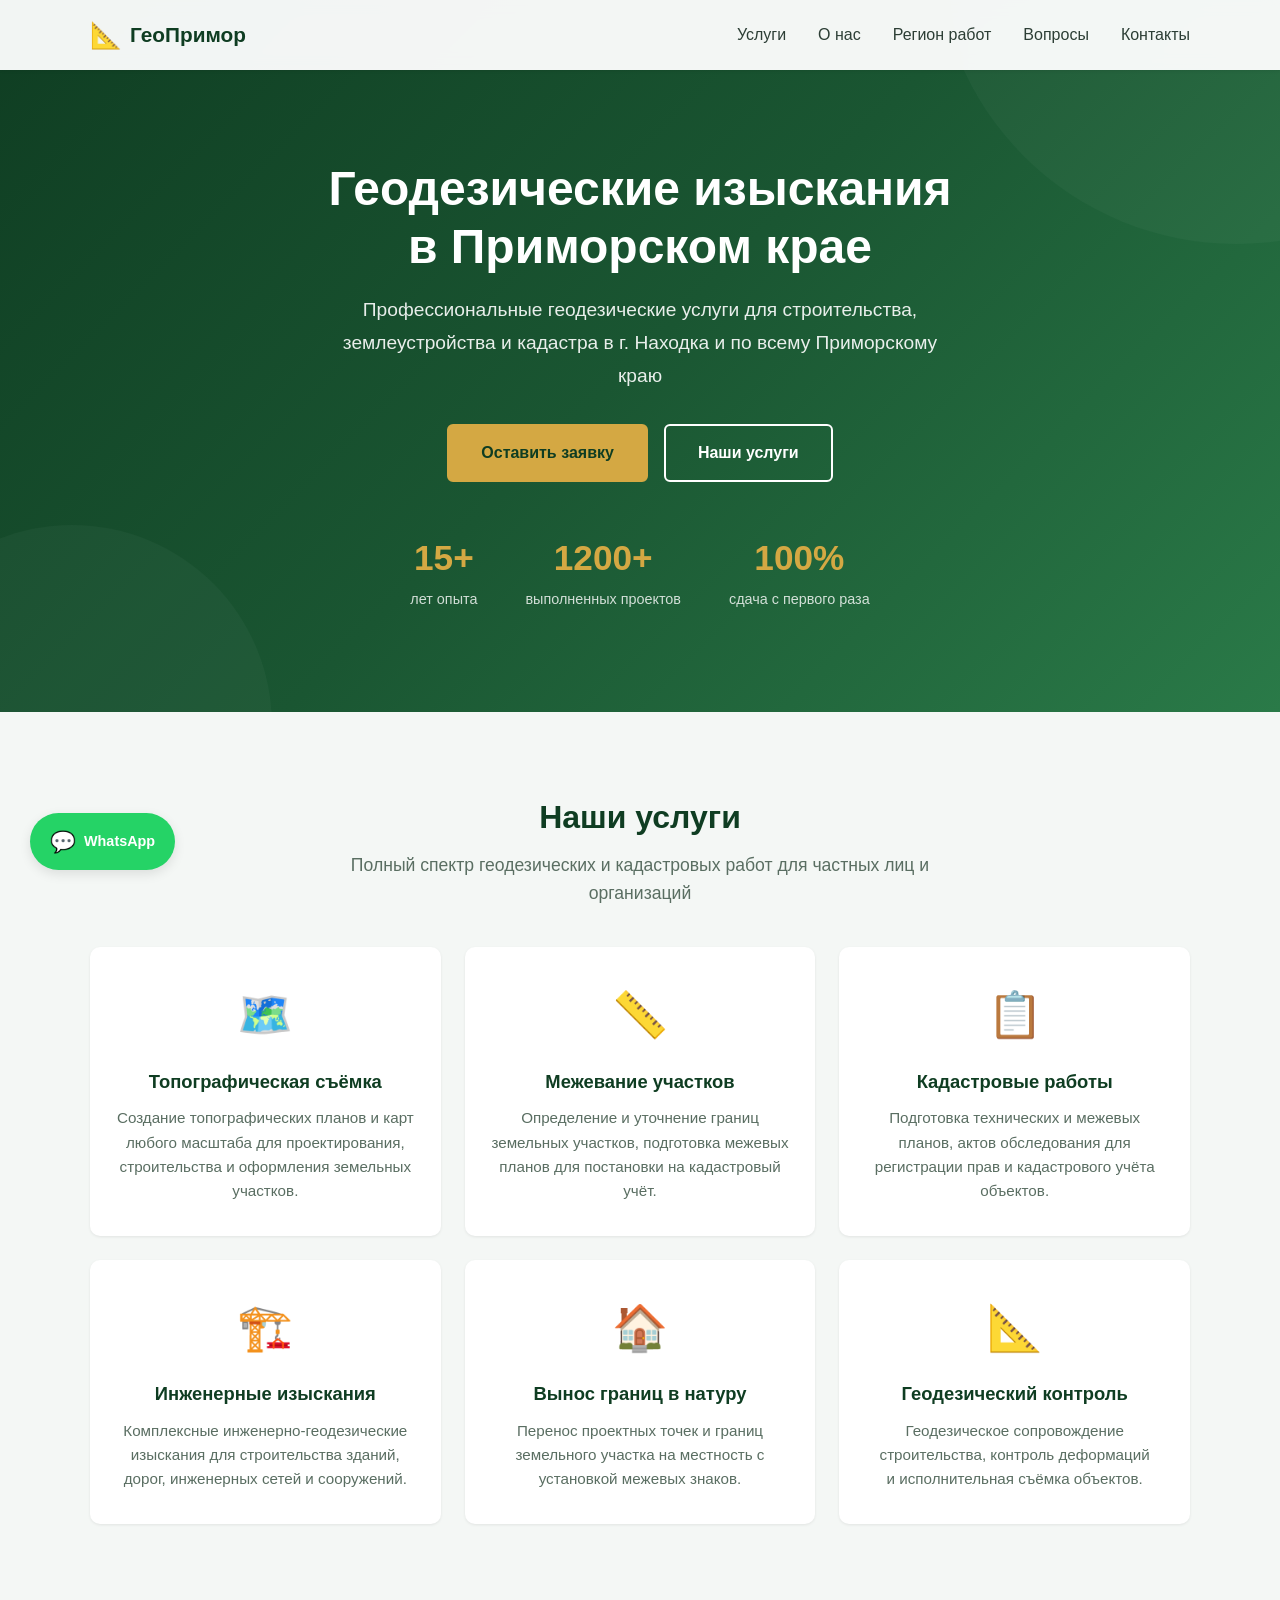
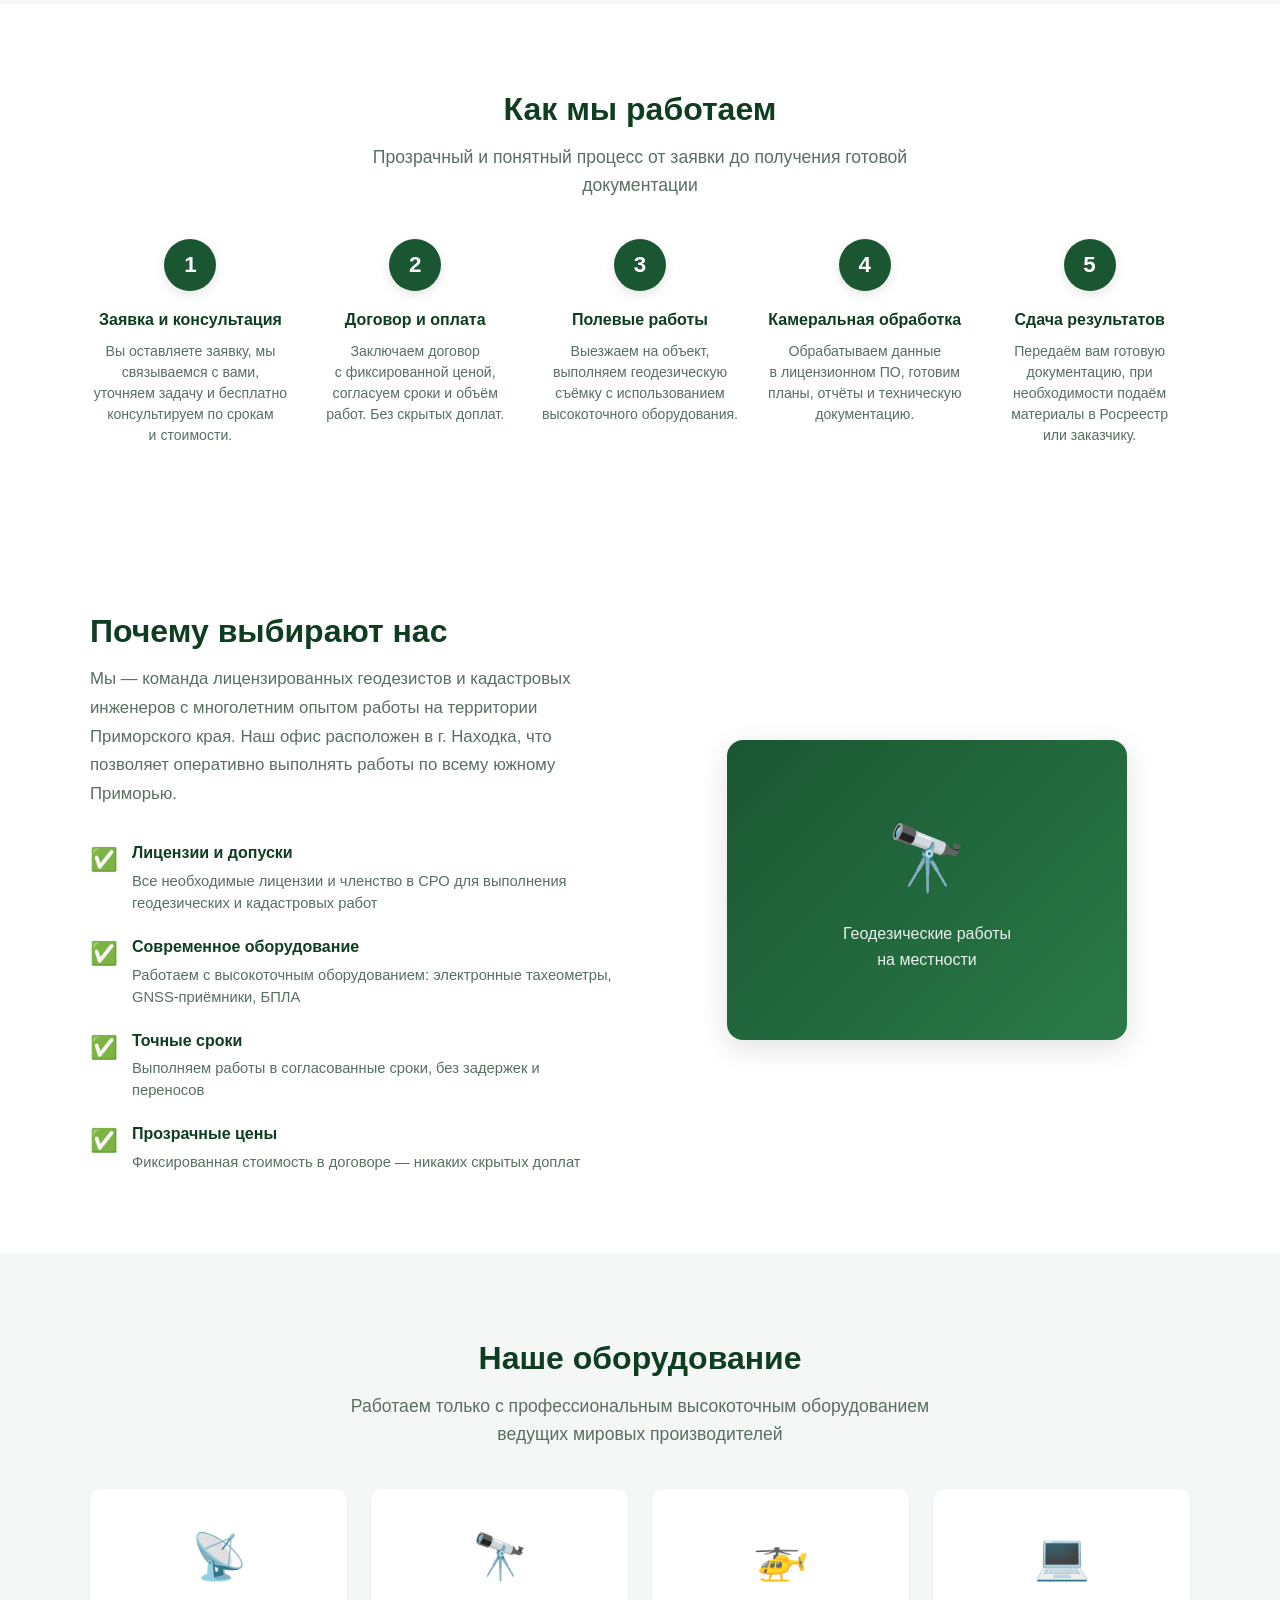
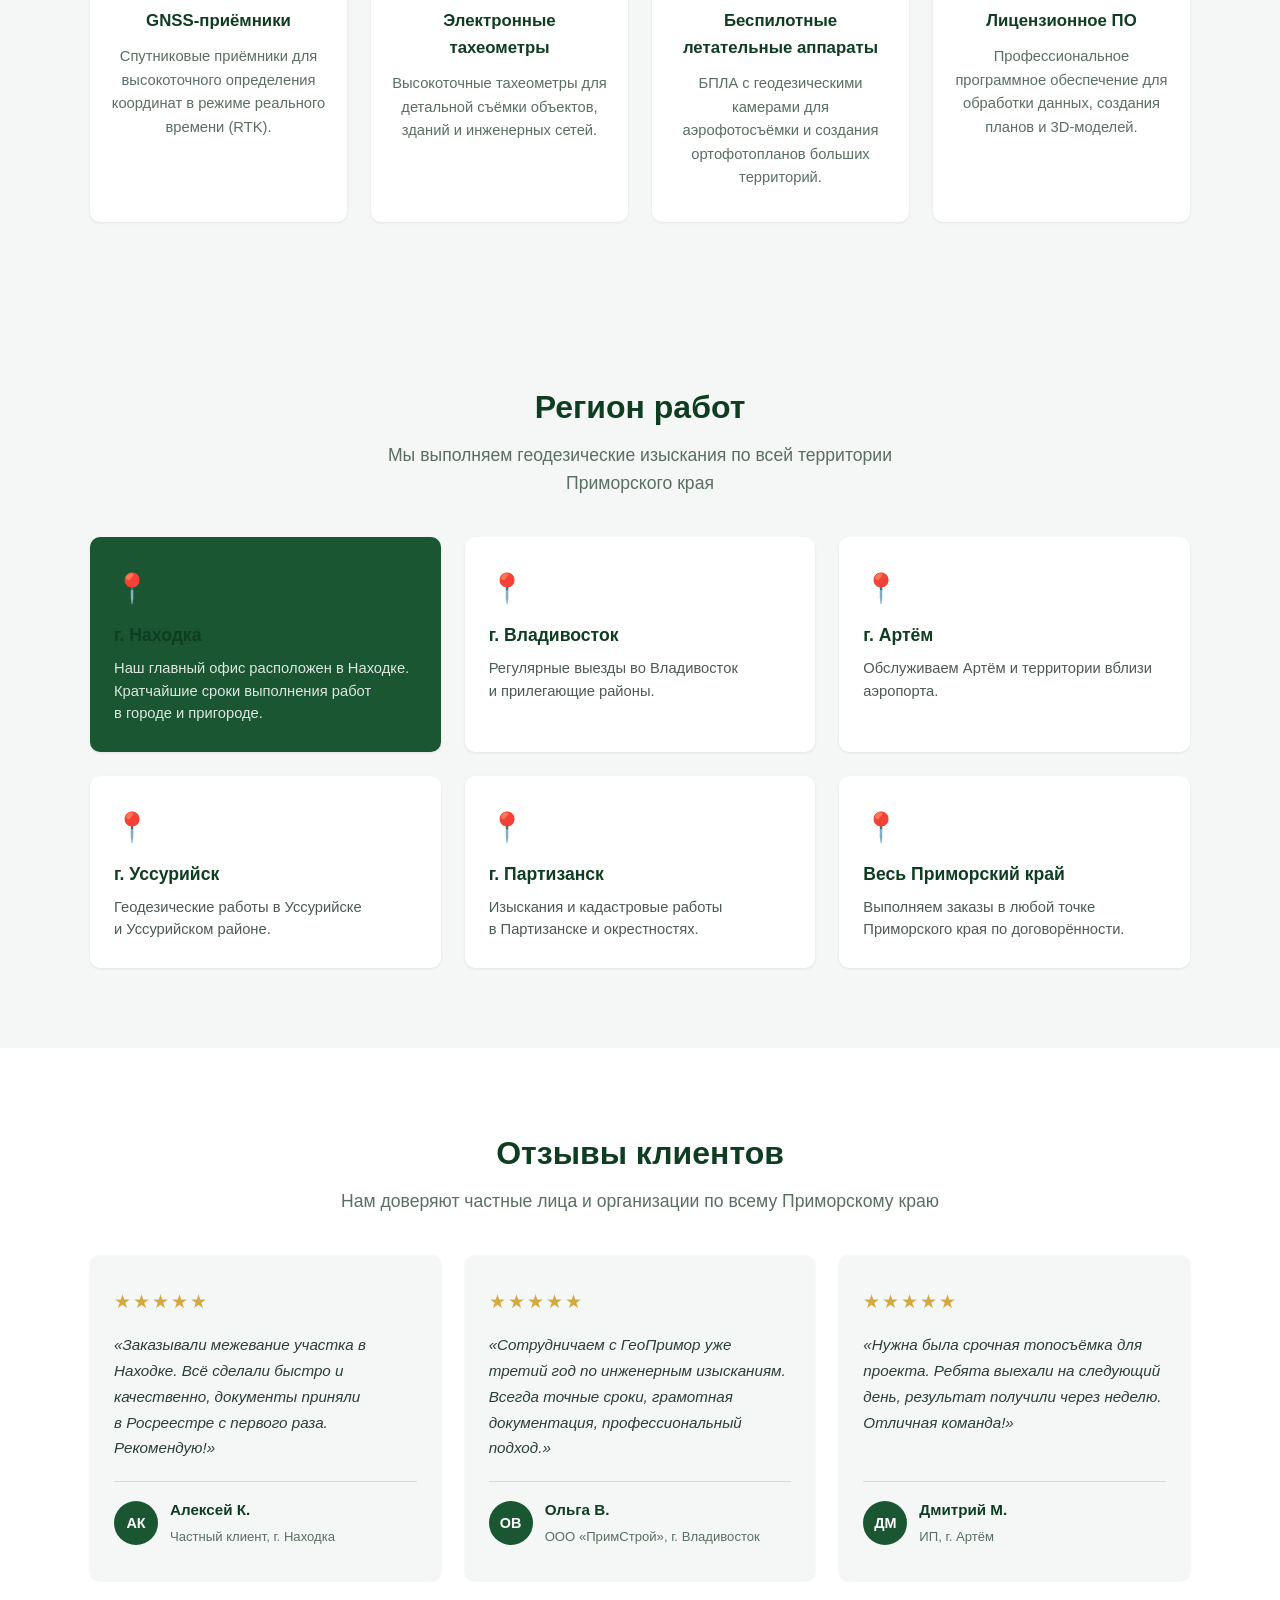
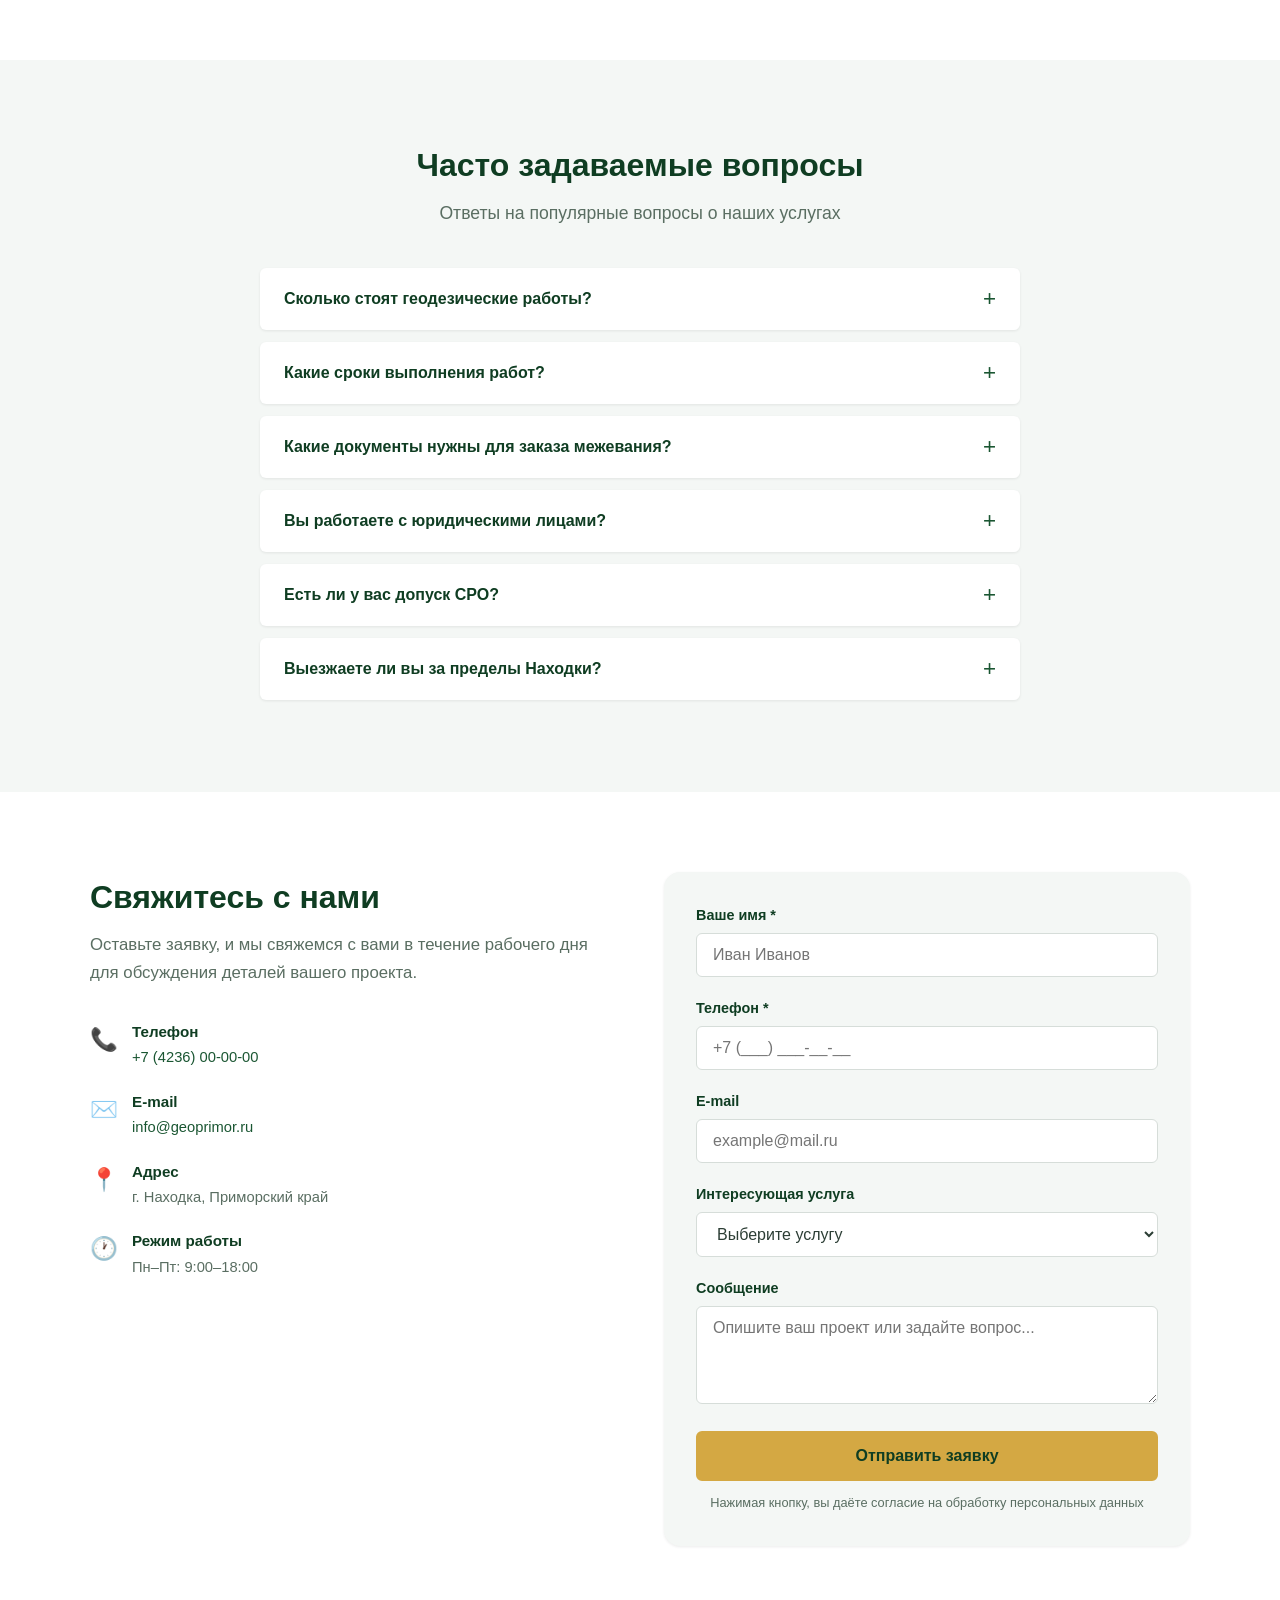
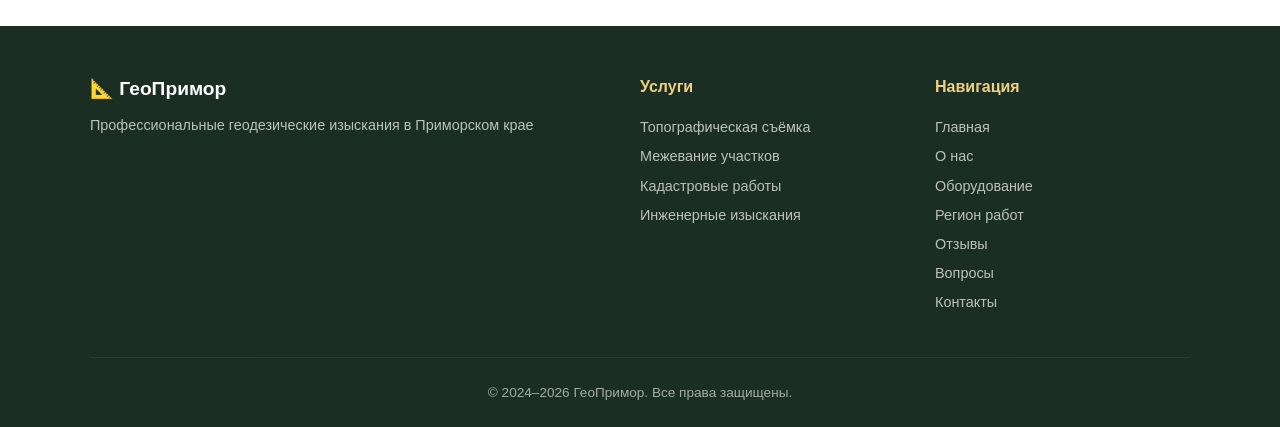
==== commit e0cce060: "Add new sections based on competitor analysis: work process, equipment, testimonials, FAQ, scroll-to" ====
--- a/index.html
+++ b/index.html
@@ -13,6 +13,26 @@
   <meta property="og:locale" content="ru_RU">
   <link rel="icon" href="data:image/svg+xml,<svg xmlns='http://www.w3.org/2000/svg' viewBox='0 0 100 100'><text y='.9em' font-size='90'>📐</text></svg>">
   <link rel="stylesheet" href="css/style.css">
+  <script type="application/ld+json">
+  {
+    "@context": "https://schema.org",
+    "@type": "LocalBusiness",
+    "name": "ГеоПримор",
+    "description": "Профессиональные геодезические изыскания в Приморском крае и г. Находка",
+    "url": "https://geoprimor.ru",
+    "telephone": "+74236000000",
+    "email": "info@geoprimor.ru",
+    "address": {
+      "@type": "PostalAddress",
+      "addressLocality": "Находка",
+      "addressRegion": "Приморский край",
+      "addressCountry": "RU"
+    },
+    "openingHours": "Mo-Fr 09:00-18:00",
+    "areaServed": "Приморский край",
+    "priceRange": "$$"
+  }
+  </script>
 </head>
 <body>
 
@@ -27,6 +47,7 @@
         <a href="#services" class="header__link">Услуги</a>
         <a href="#about" class="header__link">О нас</a>
         <a href="#area" class="header__link">Регион работ</a>
+        <a href="#faq" class="header__link">Вопросы</a>
         <a href="#contact" class="header__link">Контакты</a>
       </nav>
       <button class="header__burger" id="burger" aria-label="Открыть меню">
@@ -104,6 +125,41 @@
           <p class="service-card__text">Геодезическое сопровождение строительства, контроль деформаций и&nbsp;исполнительная съёмка объектов.</p>
         </div>
 
+      </div>
+    </div>
+  </section>
+
+  <!-- Этапы работы -->
+  <section class="process" id="process">
+    <div class="container">
+      <h2 class="section-title">Как мы работаем</h2>
+      <p class="section-subtitle">Прозрачный и понятный процесс от заявки до получения готовой документации</p>
+      <div class="process__grid">
+        <div class="process__step">
+          <div class="process__step-num">1</div>
+          <h3 class="process__step-title">Заявка и консультация</h3>
+          <p class="process__step-text">Вы оставляете заявку, мы связываемся с&nbsp;вами, уточняем задачу и&nbsp;бесплатно консультируем по&nbsp;срокам и&nbsp;стоимости.</p>
+        </div>
+        <div class="process__step">
+          <div class="process__step-num">2</div>
+          <h3 class="process__step-title">Договор и оплата</h3>
+          <p class="process__step-text">Заключаем договор с&nbsp;фиксированной ценой, согласуем сроки и&nbsp;объём работ. Без скрытых доплат.</p>
+        </div>
+        <div class="process__step">
+          <div class="process__step-num">3</div>
+          <h3 class="process__step-title">Полевые работы</h3>
+          <p class="process__step-text">Выезжаем на объект, выполняем геодезическую съёмку с&nbsp;использованием высокоточного оборудования.</p>
+        </div>
+        <div class="process__step">
+          <div class="process__step-num">4</div>
+          <h3 class="process__step-title">Камеральная обработка</h3>
+          <p class="process__step-text">Обрабатываем данные в&nbsp;лицензионном ПО, готовим планы, отчёты и&nbsp;техническую документацию.</p>
+        </div>
+        <div class="process__step">
+          <div class="process__step-num">5</div>
+          <h3 class="process__step-title">Сдача результатов</h3>
+          <p class="process__step-text">Передаём вам готовую документацию, при необходимости подаём материалы в&nbsp;Росреестр или&nbsp;заказчику.</p>
+        </div>
       </div>
     </div>
   </section>
@@ -149,6 +205,36 @@
         <div class="about__image-placeholder">
           <span>🔭</span>
           <p>Геодезические работы<br>на местности</p>
+        </div>
+      </div>
+    </div>
+  </section>
+
+  <!-- Оборудование -->
+  <section class="equipment" id="equipment">
+    <div class="container">
+      <h2 class="section-title">Наше оборудование</h2>
+      <p class="section-subtitle">Работаем только с профессиональным высокоточным оборудованием ведущих мировых производителей</p>
+      <div class="equipment__grid">
+        <div class="equipment__card">
+          <div class="equipment__card-icon">📡</div>
+          <h3 class="equipment__card-title">GNSS-приёмники</h3>
+          <p class="equipment__card-text">Спутниковые приёмники для высокоточного определения координат в&nbsp;режиме реального времени (RTK).</p>
+        </div>
+        <div class="equipment__card">
+          <div class="equipment__card-icon">🔭</div>
+          <h3 class="equipment__card-title">Электронные тахеометры</h3>
+          <p class="equipment__card-text">Высокоточные тахеометры для детальной съёмки объектов, зданий и&nbsp;инженерных сетей.</p>
+        </div>
+        <div class="equipment__card">
+          <div class="equipment__card-icon">🚁</div>
+          <h3 class="equipment__card-title">Беспилотные летательные аппараты</h3>
+          <p class="equipment__card-text">БПЛА с&nbsp;геодезическими камерами для аэрофотосъёмки и&nbsp;создания ортофотопланов больших территорий.</p>
+        </div>
+        <div class="equipment__card">
+          <div class="equipment__card-icon">💻</div>
+          <h3 class="equipment__card-title">Лицензионное ПО</h3>
+          <p class="equipment__card-text">Профессиональное программное обеспечение для обработки данных, создания планов и&nbsp;3D-моделей.</p>
         </div>
       </div>
     </div>
@@ -189,6 +275,113 @@
           <div class="area__card-icon">📍</div>
           <h3>Весь Приморский край</h3>
           <p>Выполняем заказы в&nbsp;любой точке Приморского края по&nbsp;договорённости.</p>
+        </div>
+      </div>
+    </div>
+  </section>
+
+  <!-- Отзывы клиентов -->
+  <section class="testimonials" id="testimonials">
+    <div class="container">
+      <h2 class="section-title">Отзывы клиентов</h2>
+      <p class="section-subtitle">Нам доверяют частные лица и организации по всему Приморскому краю</p>
+      <div class="testimonials__grid">
+        <div class="testimonial-card">
+          <div class="testimonial-card__stars">★★★★★</div>
+          <p class="testimonial-card__text">«Заказывали межевание участка в Находке. Всё сделали быстро и качественно, документы приняли в&nbsp;Росреестре с&nbsp;первого раза. Рекомендую!»</p>
+          <div class="testimonial-card__author">
+            <div class="testimonial-card__avatar">АК</div>
+            <div>
+              <strong>Алексей К.</strong>
+              <span>Частный клиент, г. Находка</span>
+            </div>
+          </div>
+        </div>
+        <div class="testimonial-card">
+          <div class="testimonial-card__stars">★★★★★</div>
+          <p class="testimonial-card__text">«Сотрудничаем с&nbsp;ГеоПримор уже третий год по&nbsp;инженерным изысканиям. Всегда точные сроки, грамотная документация, профессиональный подход.»</p>
+          <div class="testimonial-card__author">
+            <div class="testimonial-card__avatar">ОВ</div>
+            <div>
+              <strong>Ольга В.</strong>
+              <span>ООО «ПримСтрой», г. Владивосток</span>
+            </div>
+          </div>
+        </div>
+        <div class="testimonial-card">
+          <div class="testimonial-card__stars">★★★★★</div>
+          <p class="testimonial-card__text">«Нужна была срочная топосъёмка для проекта. Ребята выехали на следующий день, результат получили через неделю. Отличная команда!»</p>
+          <div class="testimonial-card__author">
+            <div class="testimonial-card__avatar">ДМ</div>
+            <div>
+              <strong>Дмитрий М.</strong>
+              <span>ИП, г. Артём</span>
+            </div>
+          </div>
+        </div>
+      </div>
+    </div>
+  </section>
+
+  <!-- Часто задаваемые вопросы -->
+  <section class="faq" id="faq">
+    <div class="container">
+      <h2 class="section-title">Часто задаваемые вопросы</h2>
+      <p class="section-subtitle">Ответы на популярные вопросы о наших услугах</p>
+      <div class="faq__list">
+        <div class="faq__item">
+          <button class="faq__question" aria-expanded="false">
+            <span>Сколько стоят геодезические работы?</span>
+            <span class="faq__icon">+</span>
+          </button>
+          <div class="faq__answer">
+            <p>Стоимость зависит от типа работ, площади участка и удалённости объекта. Топографическая съёмка — от&nbsp;8 000 ₽, межевание — от&nbsp;10 000 ₽, кадастровые работы — от&nbsp;12 000 ₽. Точную цену рассчитаем после уточнения деталей вашего проекта.</p>
+          </div>
+        </div>
+        <div class="faq__item">
+          <button class="faq__question" aria-expanded="false">
+            <span>Какие сроки выполнения работ?</span>
+            <span class="faq__icon">+</span>
+          </button>
+          <div class="faq__answer">
+            <p>Типичные сроки: топографическая съёмка — 5–10 рабочих дней, межевание — 7–14 дней, кадастровые работы — 10–20 дней. Срочные заказы обсуждаются индивидуально.</p>
+          </div>
+        </div>
+        <div class="faq__item">
+          <button class="faq__question" aria-expanded="false">
+            <span>Какие документы нужны для заказа межевания?</span>
+            <span class="faq__icon">+</span>
+          </button>
+          <div class="faq__answer">
+            <p>Для межевания потребуются: паспорт собственника, правоустанавливающие документы на участок (выписка из ЕГРН, свидетельство о собственности), кадастровый номер. Мы поможем собрать все необходимые документы.</p>
+          </div>
+        </div>
+        <div class="faq__item">
+          <button class="faq__question" aria-expanded="false">
+            <span>Вы работаете с юридическими лицами?</span>
+            <span class="faq__icon">+</span>
+          </button>
+          <div class="faq__answer">
+            <p>Да, мы работаем как с частными лицами, так и с организациями. Заключаем договор, предоставляем все закрывающие документы (акты, счета-фактуры). Имеем опыт работы с государственными заказчиками.</p>
+          </div>
+        </div>
+        <div class="faq__item">
+          <button class="faq__question" aria-expanded="false">
+            <span>Есть ли у вас допуск СРО?</span>
+            <span class="faq__icon">+</span>
+          </button>
+          <div class="faq__answer">
+            <p>Да, мы являемся действующими членами саморегулируемой организации (СРО) и имеем все необходимые лицензии для выполнения геодезических и кадастровых работ на территории РФ.</p>
+          </div>
+        </div>
+        <div class="faq__item">
+          <button class="faq__question" aria-expanded="false">
+            <span>Выезжаете ли вы за пределы Находки?</span>
+            <span class="faq__icon">+</span>
+          </button>
+          <div class="faq__answer">
+            <p>Да, мы выполняем работы по всему Приморскому краю: Владивосток, Артём, Уссурийск, Партизанск и другие населённые пункты. Стоимость выезда зависит от удалённости объекта.</p>
+          </div>
         </div>
       </div>
     </div>
@@ -285,7 +478,10 @@
         <h4>Навигация</h4>
         <a href="#hero">Главная</a>
         <a href="#about">О нас</a>
+        <a href="#equipment">Оборудование</a>
         <a href="#area">Регион работ</a>
+        <a href="#testimonials">Отзывы</a>
+        <a href="#faq">Вопросы</a>
         <a href="#contact">Контакты</a>
       </div>
       <div class="footer__copyright">
@@ -293,6 +489,15 @@
       </div>
     </div>
   </footer>
+
+  <!-- Кнопка «Наверх» -->
+  <button class="scroll-top" id="scrollTop" aria-label="Наверх">↑</button>
+
+  <!-- Плавающая кнопка связи -->
+  <a href="https://wa.me/74236000000" class="floating-contact" target="_blank" rel="noopener noreferrer" aria-label="Написать в WhatsApp">
+    <span class="floating-contact__icon">💬</span>
+    <span class="floating-contact__label">WhatsApp</span>
+  </a>
 
   <script src="js/main.js"></script>
 </body>
--- a/css/style.css
+++ b/css/style.css
@@ -665,11 +665,327 @@
 }
 
 /* ============================================
+   Process (Этапы работы)
+   ============================================ */
+.process {
+  padding: 80px 0;
+}
+
+.process__grid {
+  display: flex;
+  justify-content: center;
+  gap: 24px;
+  flex-wrap: wrap;
+  position: relative;
+}
+
+.process__step {
+  flex: 1;
+  min-width: 180px;
+  max-width: 220px;
+  text-align: center;
+  position: relative;
+}
+
+.process__step-num {
+  width: 52px;
+  height: 52px;
+  border-radius: 50%;
+  background: var(--color-primary);
+  color: var(--color-text-inverse);
+  font-size: 1.4rem;
+  font-weight: 800;
+  display: flex;
+  align-items: center;
+  justify-content: center;
+  margin: 0 auto 16px;
+  box-shadow: var(--shadow-md);
+}
+
+.process__step-title {
+  font-size: 1rem;
+  font-weight: 700;
+  margin-bottom: 8px;
+  color: var(--color-primary-dark);
+}
+
+.process__step-text {
+  font-size: 0.88rem;
+  color: var(--color-text-light);
+  line-height: 1.5;
+}
+
+/* ============================================
+   Equipment (Оборудование)
+   ============================================ */
+.equipment {
+  padding: 80px 0;
+  background: var(--color-bg-alt);
+}
+
+.equipment__grid {
+  display: grid;
+  grid-template-columns: repeat(4, 1fr);
+  gap: 24px;
+}
+
+.equipment__card {
+  background: var(--color-bg);
+  border-radius: var(--radius-md);
+  padding: 32px 20px;
+  box-shadow: var(--shadow-sm);
+  text-align: center;
+  transition: all var(--transition);
+}
+
+.equipment__card:hover {
+  transform: translateY(-6px);
+  box-shadow: var(--shadow-lg);
+}
+
+.equipment__card-icon {
+  font-size: 2.8rem;
+  margin-bottom: 16px;
+}
+
+.equipment__card-title {
+  font-size: 1.05rem;
+  font-weight: 700;
+  margin-bottom: 10px;
+  color: var(--color-primary-dark);
+}
+
+.equipment__card-text {
+  font-size: 0.92rem;
+  color: var(--color-text-light);
+  line-height: 1.6;
+}
+
+/* ============================================
+   Testimonials (Отзывы)
+   ============================================ */
+.testimonials {
+  padding: 80px 0;
+}
+
+.testimonials__grid {
+  display: grid;
+  grid-template-columns: repeat(3, 1fr);
+  gap: 24px;
+}
+
+.testimonial-card {
+  background: var(--color-bg-alt);
+  border-radius: var(--radius-md);
+  padding: 32px 24px;
+  box-shadow: var(--shadow-sm);
+  transition: all var(--transition);
+  display: flex;
+  flex-direction: column;
+}
+
+.testimonial-card:hover {
+  transform: translateY(-4px);
+  box-shadow: var(--shadow-md);
+}
+
+.testimonial-card__stars {
+  color: var(--color-accent);
+  font-size: 1.2rem;
+  margin-bottom: 14px;
+  letter-spacing: 2px;
+}
+
+.testimonial-card__text {
+  font-size: 0.95rem;
+  color: var(--color-text);
+  line-height: 1.7;
+  flex-grow: 1;
+  margin-bottom: 20px;
+  font-style: italic;
+}
+
+.testimonial-card__author {
+  display: flex;
+  align-items: center;
+  gap: 12px;
+  border-top: 1px solid var(--color-border);
+  padding-top: 16px;
+}
+
+.testimonial-card__avatar {
+  width: 44px;
+  height: 44px;
+  border-radius: 50%;
+  background: var(--color-primary);
+  color: var(--color-text-inverse);
+  display: flex;
+  align-items: center;
+  justify-content: center;
+  font-weight: 700;
+  font-size: 0.9rem;
+  flex-shrink: 0;
+}
+
+.testimonial-card__author strong {
+  display: block;
+  font-size: 0.95rem;
+  color: var(--color-primary-dark);
+}
+
+.testimonial-card__author span {
+  font-size: 0.82rem;
+  color: var(--color-text-light);
+}
+
+/* ============================================
+   FAQ (Вопросы)
+   ============================================ */
+.faq {
+  padding: 80px 0;
+  background: var(--color-bg-alt);
+}
+
+.faq__list {
+  max-width: 760px;
+  margin: 0 auto;
+}
+
+.faq__item {
+  background: var(--color-bg);
+  border-radius: var(--radius-sm);
+  margin-bottom: 12px;
+  box-shadow: var(--shadow-sm);
+  overflow: hidden;
+}
+
+.faq__question {
+  width: 100%;
+  display: flex;
+  justify-content: space-between;
+  align-items: center;
+  padding: 18px 24px;
+  background: none;
+  border: none;
+  font-size: 1rem;
+  font-weight: 600;
+  font-family: var(--font-main);
+  color: var(--color-primary-dark);
+  cursor: pointer;
+  text-align: left;
+  gap: 16px;
+  transition: background var(--transition);
+}
+
+.faq__question:hover {
+  background: rgba(26, 86, 50, 0.04);
+}
+
+.faq__icon {
+  font-size: 1.4rem;
+  font-weight: 400;
+  flex-shrink: 0;
+  transition: transform var(--transition);
+  color: var(--color-primary);
+}
+
+.faq__item.active .faq__icon {
+  transform: rotate(45deg);
+}
+
+.faq__answer {
+  max-height: 0;
+  overflow: hidden;
+  transition: max-height 0.35s ease, padding 0.35s ease;
+}
+
+.faq__answer p {
+  padding: 0 24px 18px;
+  font-size: 0.95rem;
+  line-height: 1.7;
+  color: var(--color-text-light);
+}
+
+.faq__item.active .faq__answer {
+  max-height: 300px;
+}
+
+/* ============================================
+   Scroll to Top
+   ============================================ */
+.scroll-top {
+  position: fixed;
+  bottom: 30px;
+  right: 30px;
+  width: 48px;
+  height: 48px;
+  border-radius: 50%;
+  background: var(--color-primary);
+  color: var(--color-text-inverse);
+  border: none;
+  font-size: 1.4rem;
+  cursor: pointer;
+  box-shadow: var(--shadow-md);
+  opacity: 0;
+  visibility: hidden;
+  transition: all var(--transition);
+  z-index: 900;
+}
+
+.scroll-top.visible {
+  opacity: 1;
+  visibility: visible;
+}
+
+.scroll-top:hover {
+  background: var(--color-primary-dark);
+  transform: translateY(-3px);
+  box-shadow: var(--shadow-lg);
+}
+
+/* ============================================
+   Floating Contact Button
+   ============================================ */
+.floating-contact {
+  position: fixed;
+  bottom: 30px;
+  left: 30px;
+  display: flex;
+  align-items: center;
+  gap: 8px;
+  background: #25D366;
+  color: #fff;
+  padding: 12px 20px;
+  border-radius: 50px;
+  font-size: 0.9rem;
+  font-weight: 600;
+  box-shadow: var(--shadow-md);
+  transition: all var(--transition);
+  z-index: 900;
+}
+
+.floating-contact:hover {
+  background: #1da851;
+  transform: translateY(-3px);
+  box-shadow: var(--shadow-lg);
+  color: #fff;
+}
+
+.floating-contact__icon {
+  font-size: 1.3rem;
+}
+
+/* ============================================
    Responsive
    ============================================ */
 @media (max-width: 992px) {
   .services__grid,
-  .area__grid {
+  .area__grid,
+  .testimonials__grid {
+    grid-template-columns: repeat(2, 1fr);
+  }
+
+  .equipment__grid {
     grid-template-columns: repeat(2, 1fr);
   }
 
@@ -684,6 +1000,11 @@
 
   .footer__inner {
     grid-template-columns: 1fr 1fr;
+  }
+
+  .process__step {
+    min-width: 150px;
+    max-width: 200px;
   }
 }
 
@@ -748,6 +1069,22 @@
     grid-template-columns: 1fr;
   }
 
+  .equipment__grid,
+  .testimonials__grid {
+    grid-template-columns: 1fr;
+  }
+
+  .process__grid {
+    flex-direction: column;
+    align-items: center;
+  }
+
+  .process__step {
+    max-width: 340px;
+    min-width: auto;
+    width: 100%;
+  }
+
   .footer__inner {
     grid-template-columns: 1fr;
     text-align: center;
@@ -772,4 +1109,19 @@
     padding: 12px 24px;
     font-size: 0.95rem;
   }
-}
+
+  .floating-contact {
+    bottom: 20px;
+    left: 20px;
+    padding: 10px 16px;
+    font-size: 0.85rem;
+  }
+
+  .scroll-top {
+    bottom: 20px;
+    right: 20px;
+    width: 42px;
+    height: 42px;
+    font-size: 1.2rem;
+  }
+}
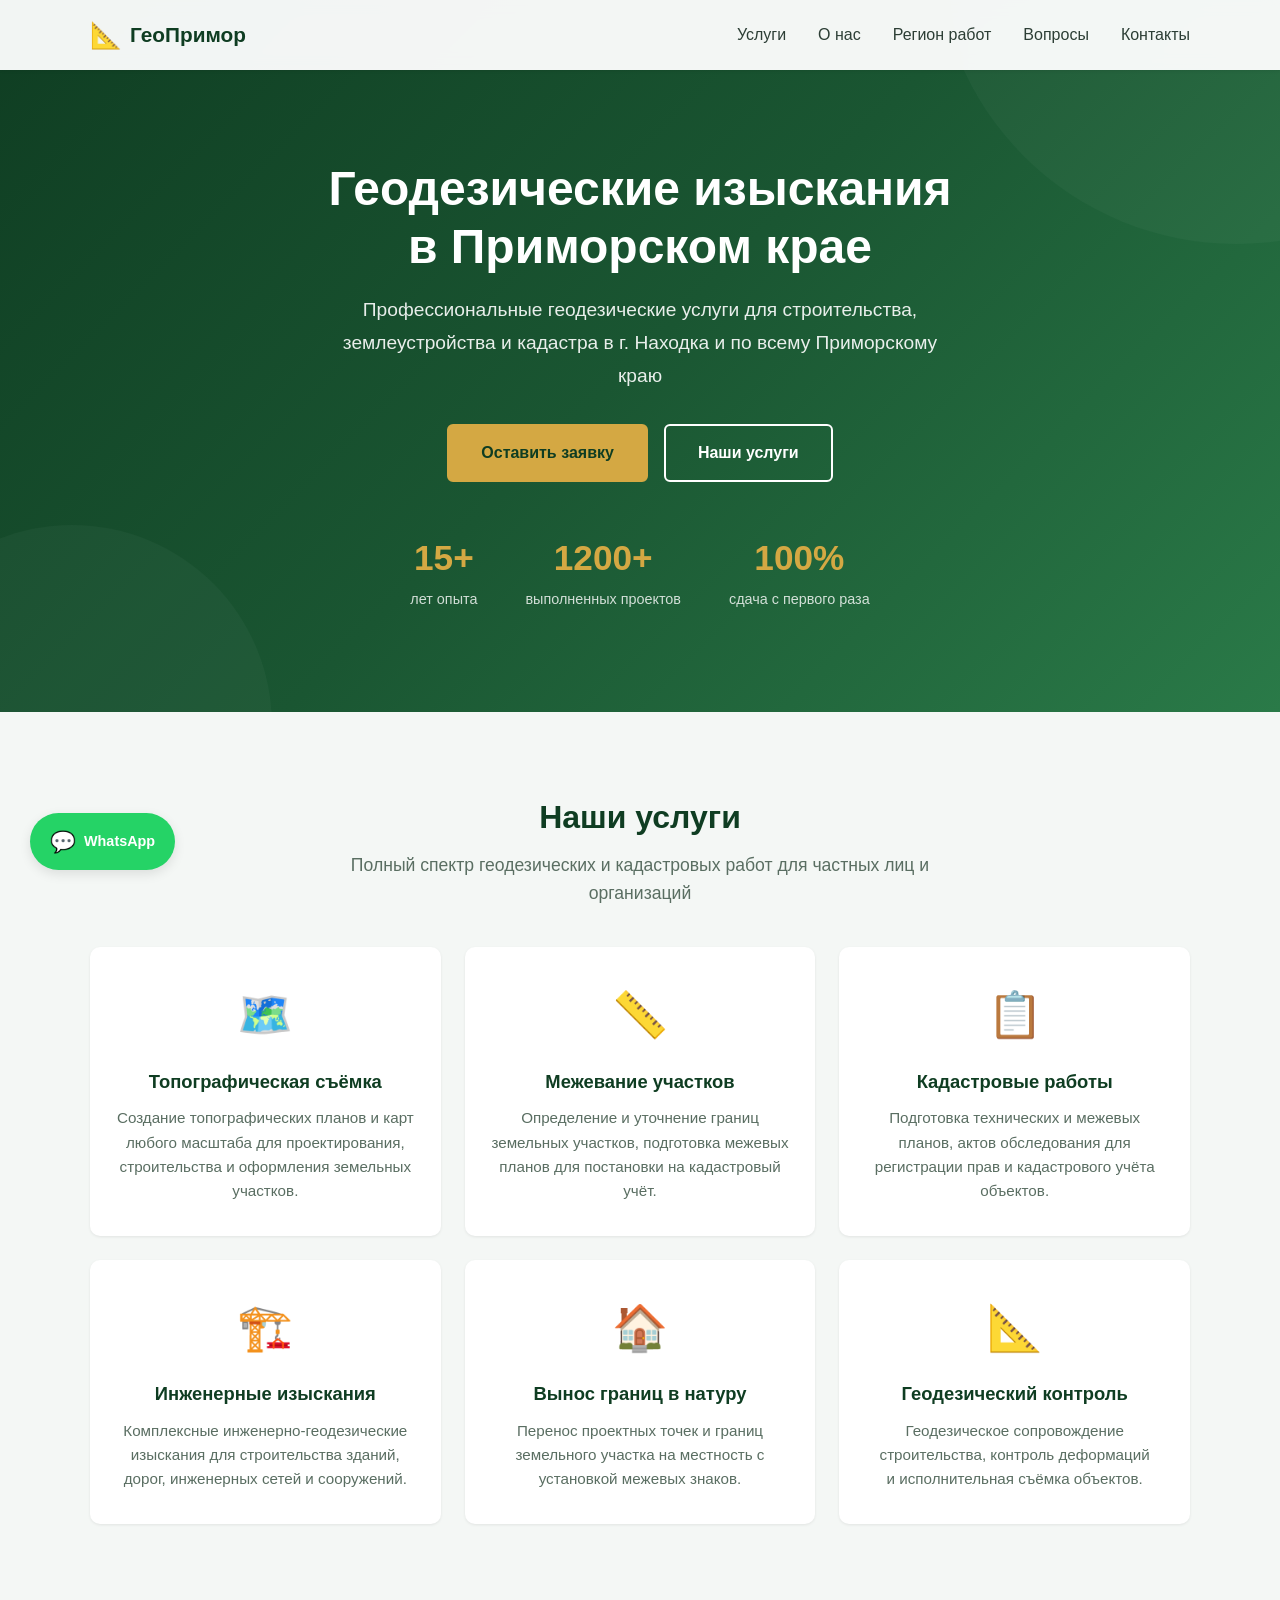
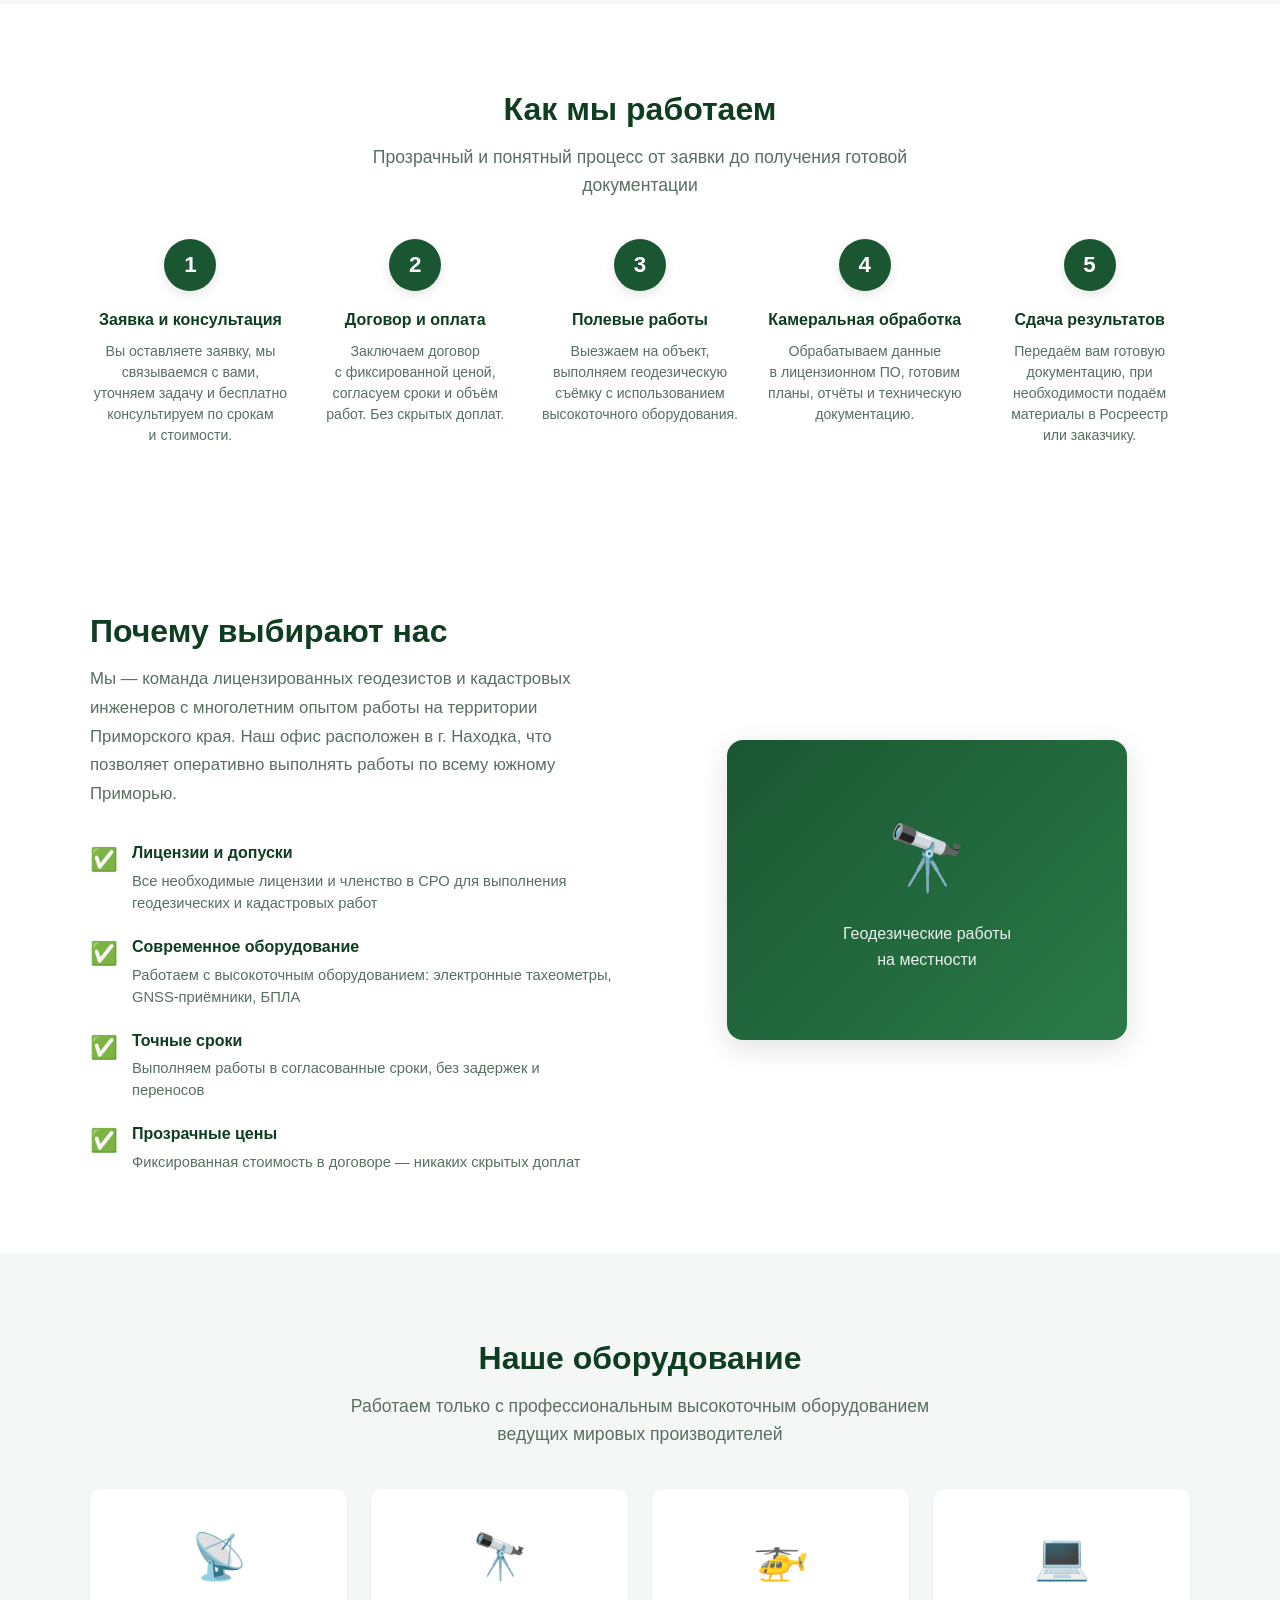
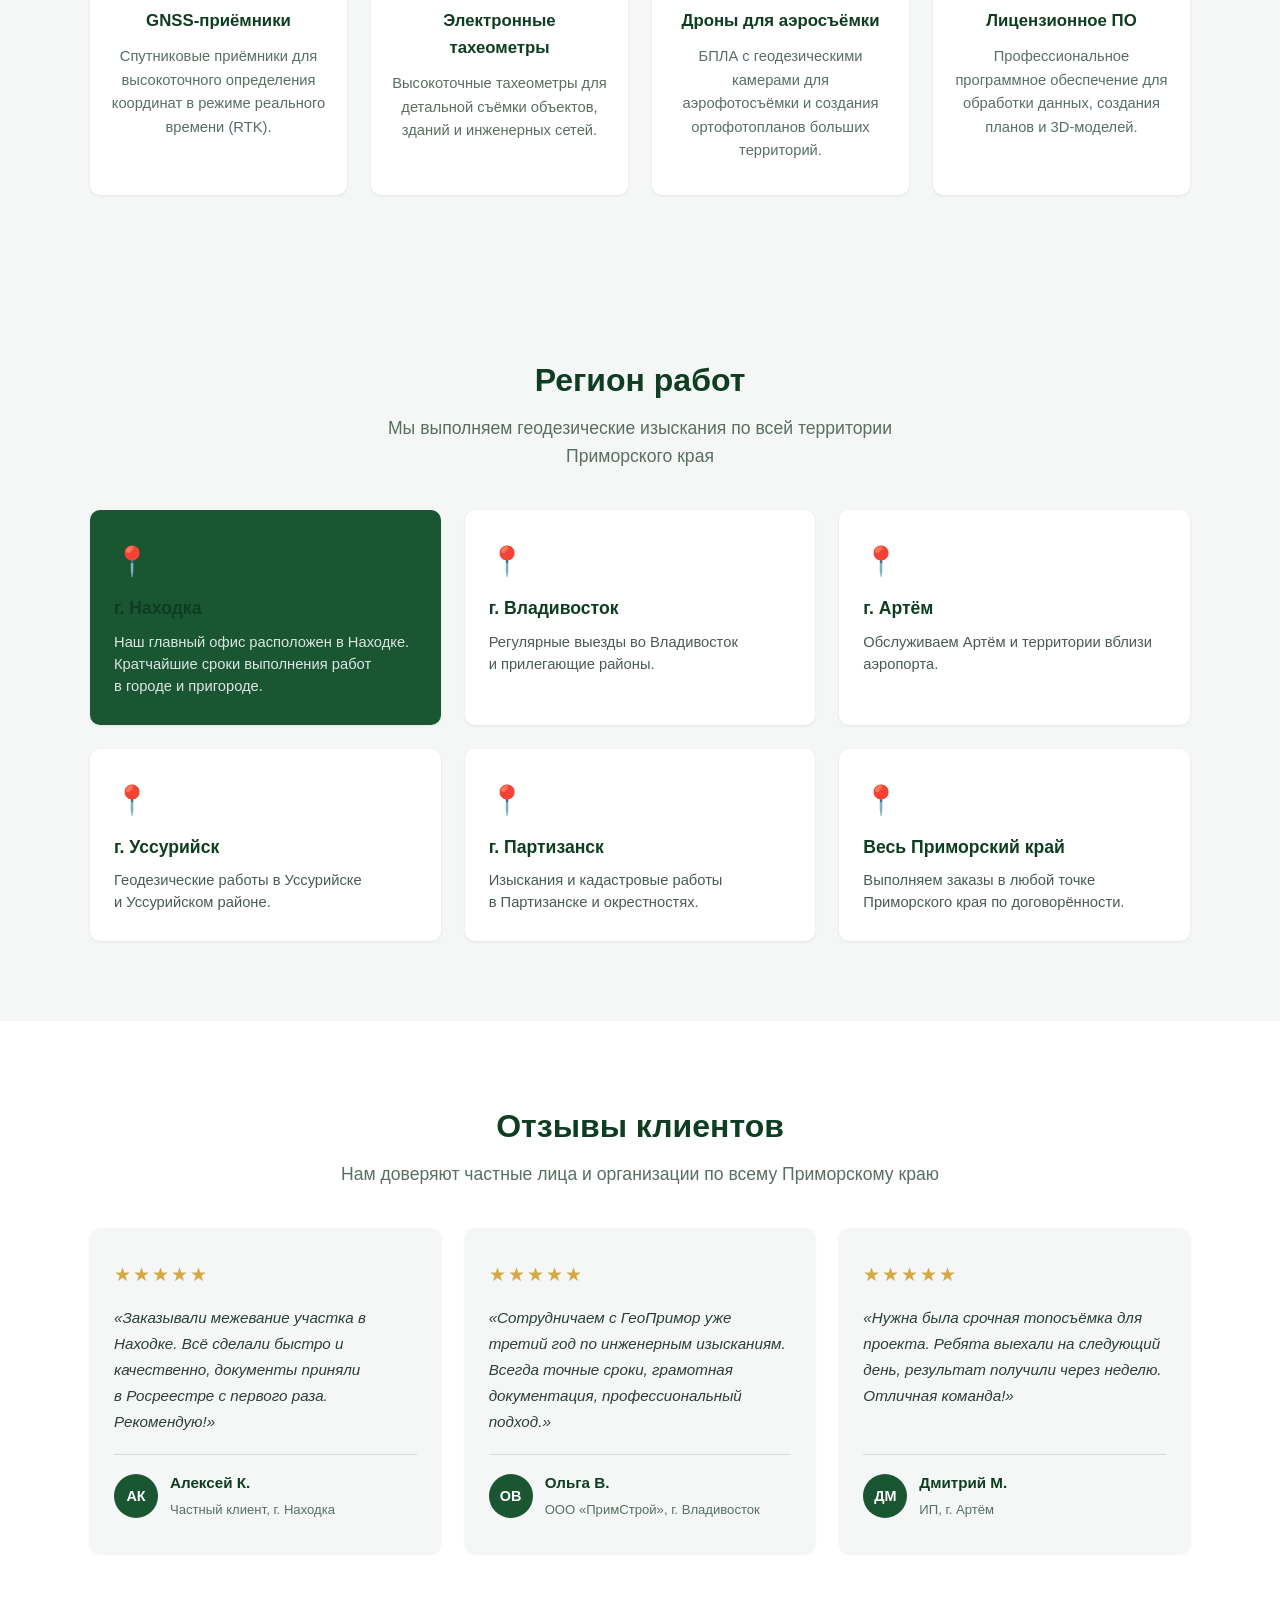
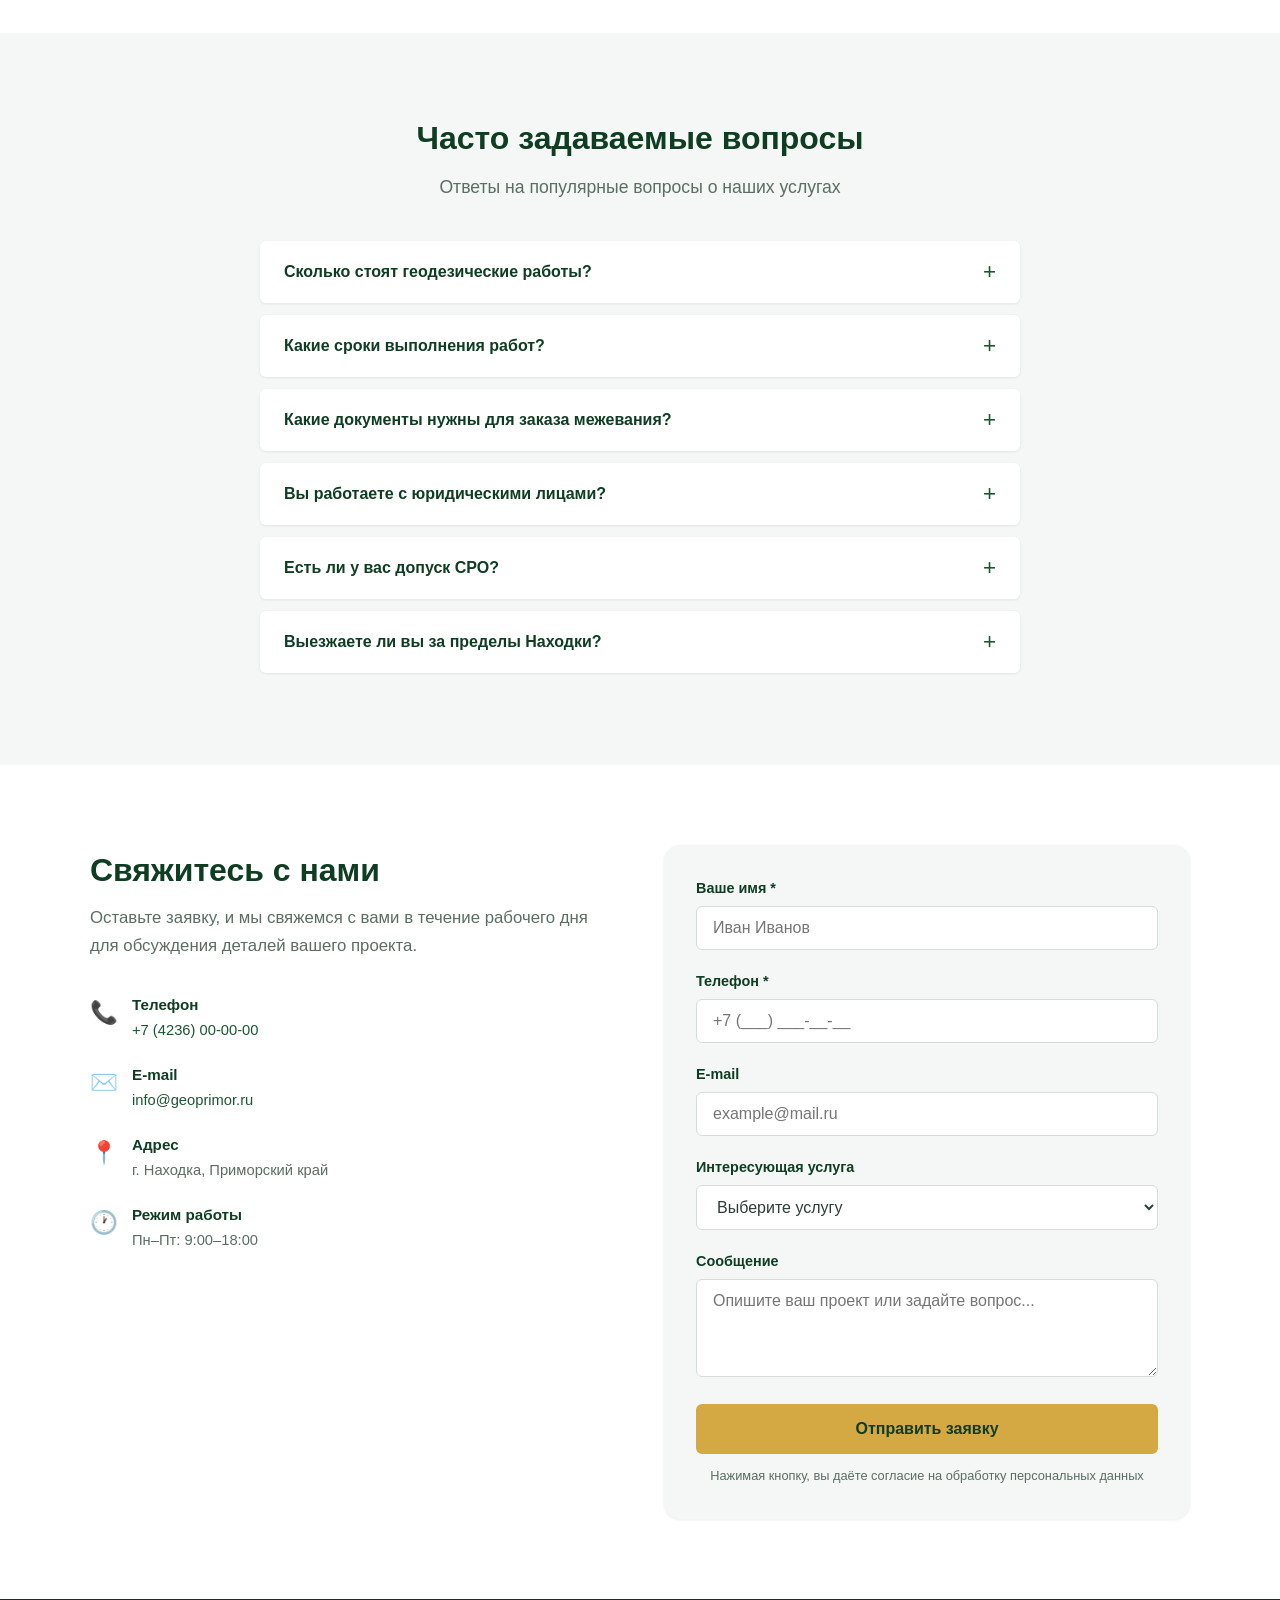
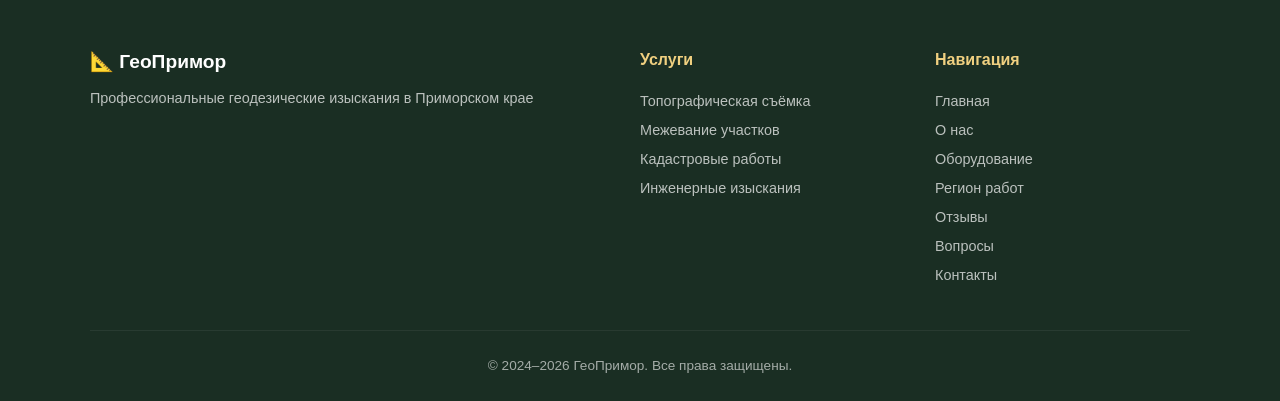
==== commit add98667: "Address code review: add null check in FAQ JS, shorten equipment card title, increase FAQ max-height" ====
--- a/index.html
+++ b/index.html
@@ -228,7 +228,7 @@
         </div>
         <div class="equipment__card">
           <div class="equipment__card-icon">🚁</div>
-          <h3 class="equipment__card-title">Беспилотные летательные аппараты</h3>
+          <h3 class="equipment__card-title">Дроны для аэросъёмки</h3>
           <p class="equipment__card-text">БПЛА с&nbsp;геодезическими камерами для аэрофотосъёмки и&nbsp;создания ортофотопланов больших территорий.</p>
         </div>
         <div class="equipment__card">
--- a/css/style.css
+++ b/css/style.css
@@ -907,7 +907,7 @@
 }
 
 .faq__item.active .faq__answer {
-  max-height: 300px;
+  max-height: 500px;
 }
 
 /* ============================================
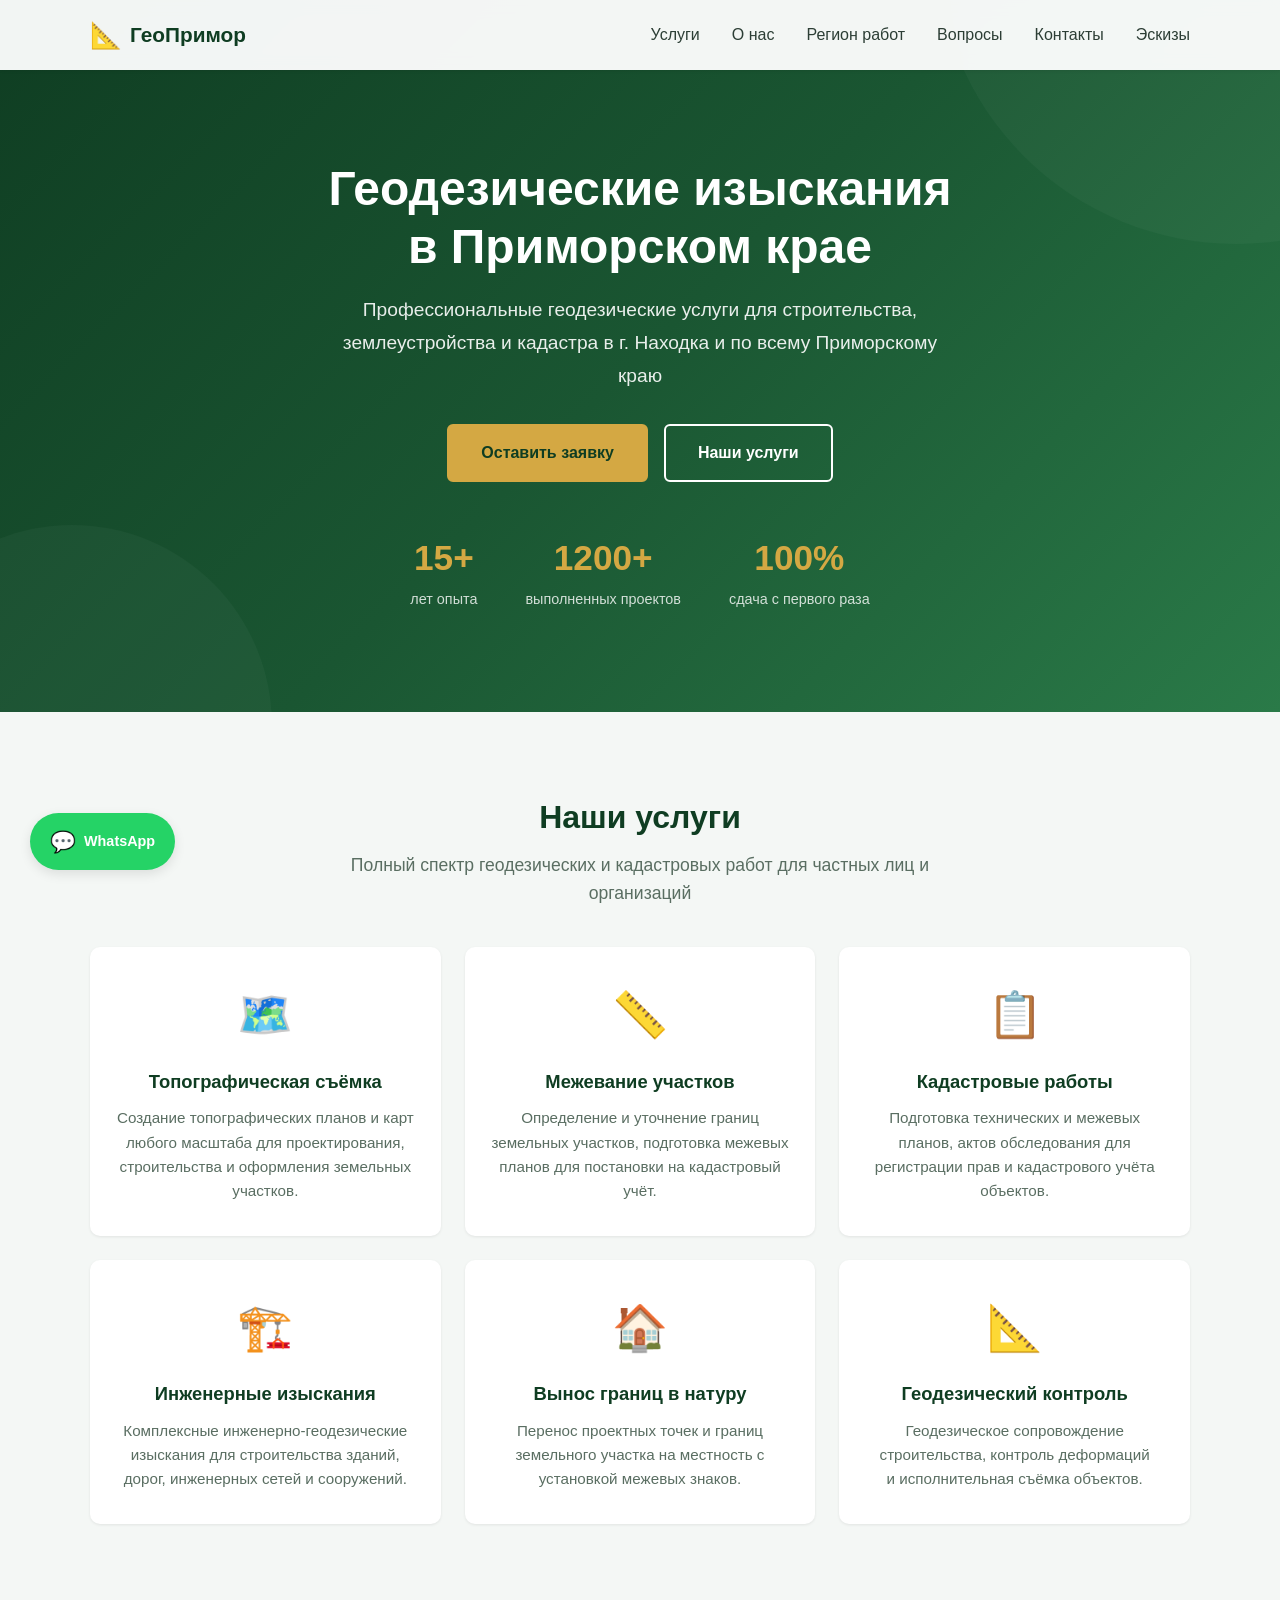
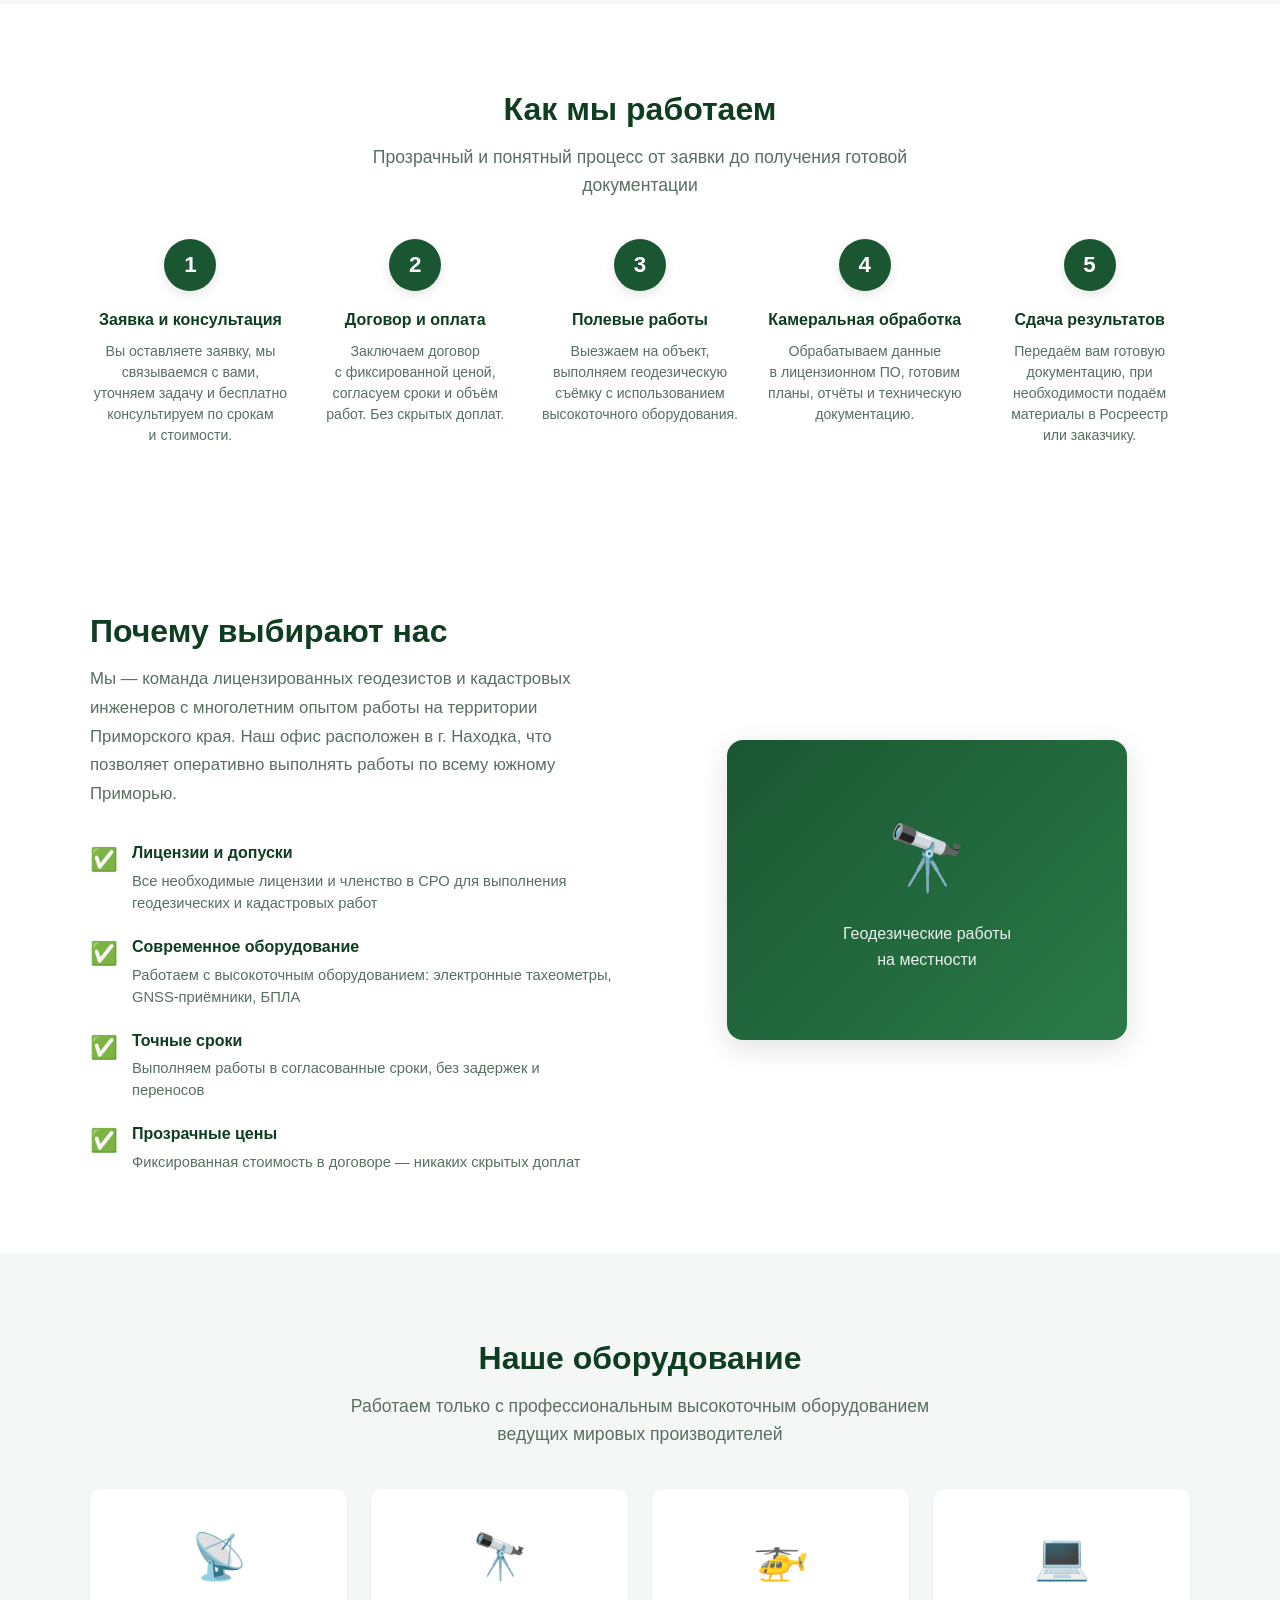
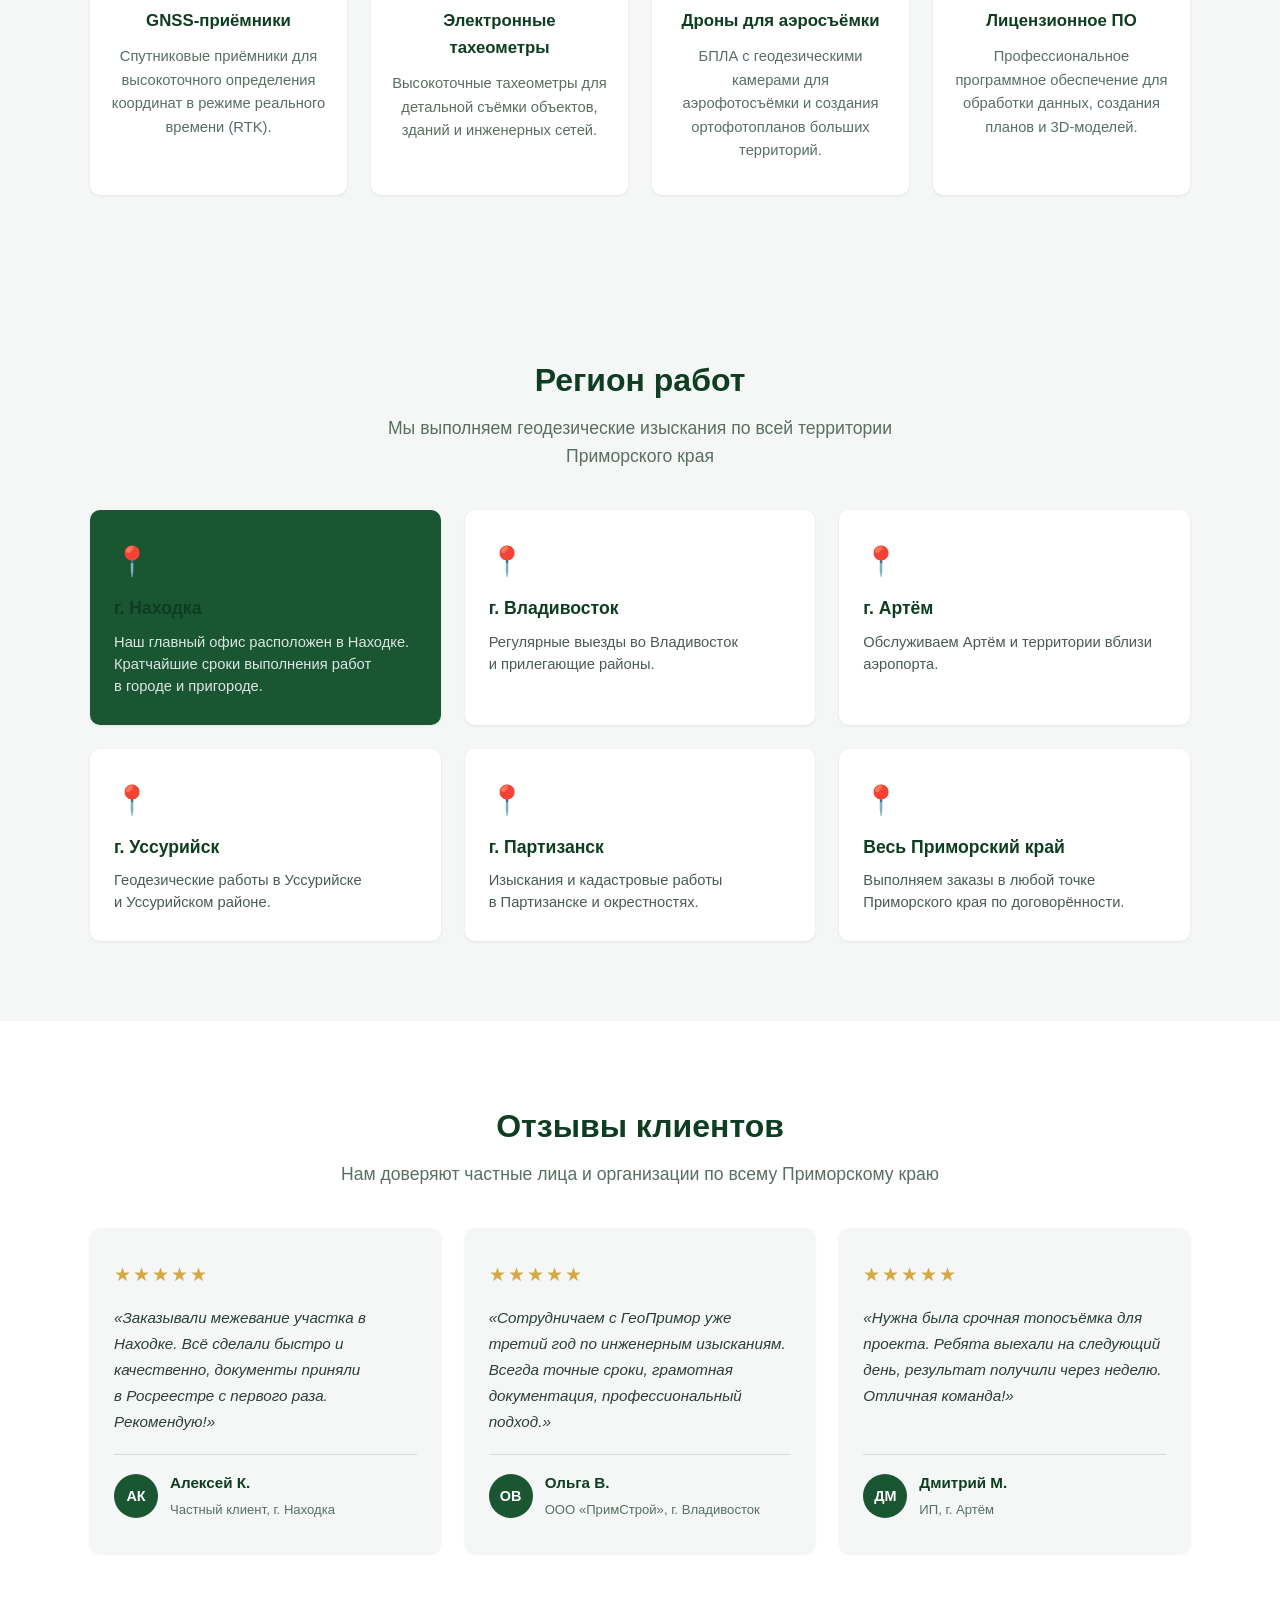
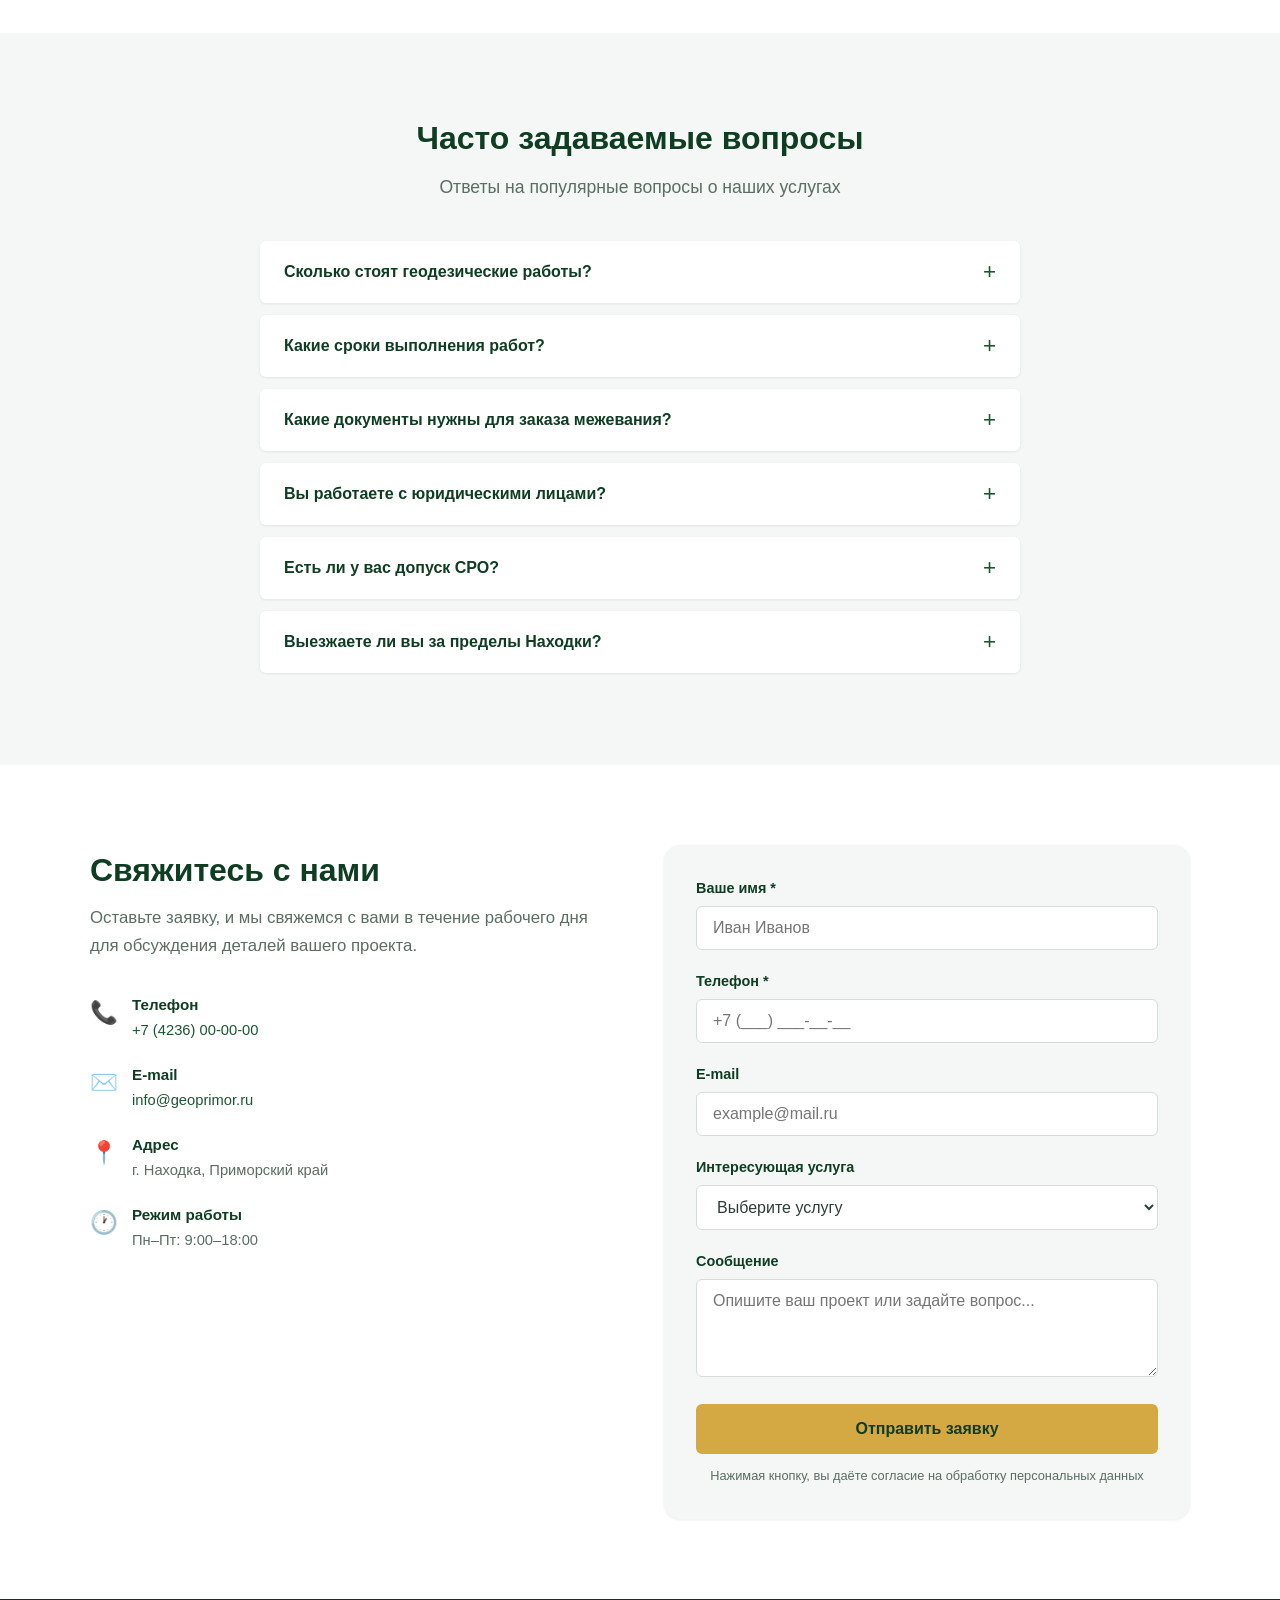
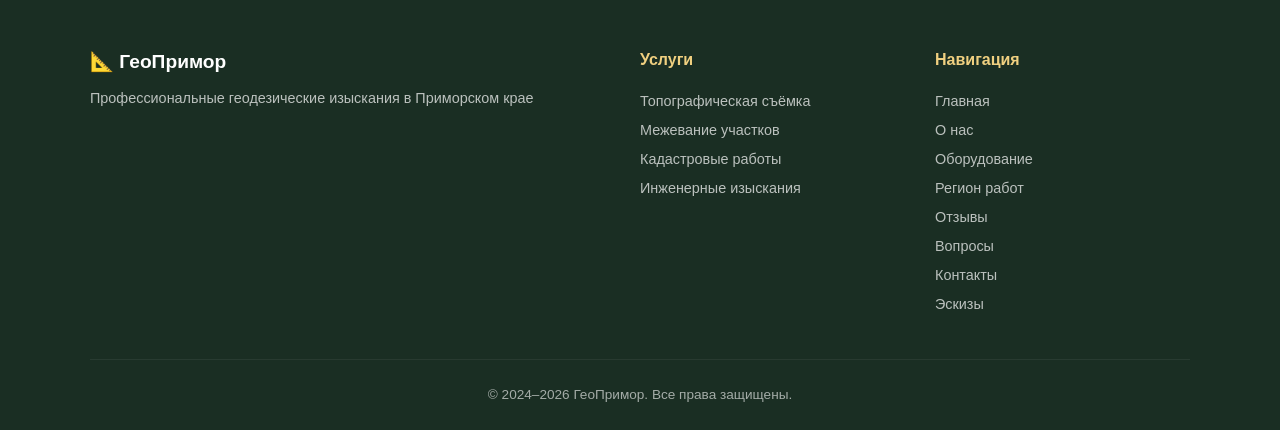
==== commit 8674e5b9: "Add Эскизы link to header and footer navigation in index.html Co-authored-by: bossssmann-ui <2633337" ====
--- a/index.html
+++ b/index.html
@@ -49,6 +49,7 @@
         <a href="#area" class="header__link">Регион работ</a>
         <a href="#faq" class="header__link">Вопросы</a>
         <a href="#contact" class="header__link">Контакты</a>
+        <a href="sketches.html" class="header__link">Эскизы</a>
       </nav>
       <button class="header__burger" id="burger" aria-label="Открыть меню">
         <span></span><span></span><span></span>
@@ -483,6 +484,7 @@
         <a href="#testimonials">Отзывы</a>
         <a href="#faq">Вопросы</a>
         <a href="#contact">Контакты</a>
+        <a href="sketches.html">Эскизы</a>
       </div>
       <div class="footer__copyright">
         <p>&copy; 2024–2026 ГеоПримор. Все права защищены.</p>
